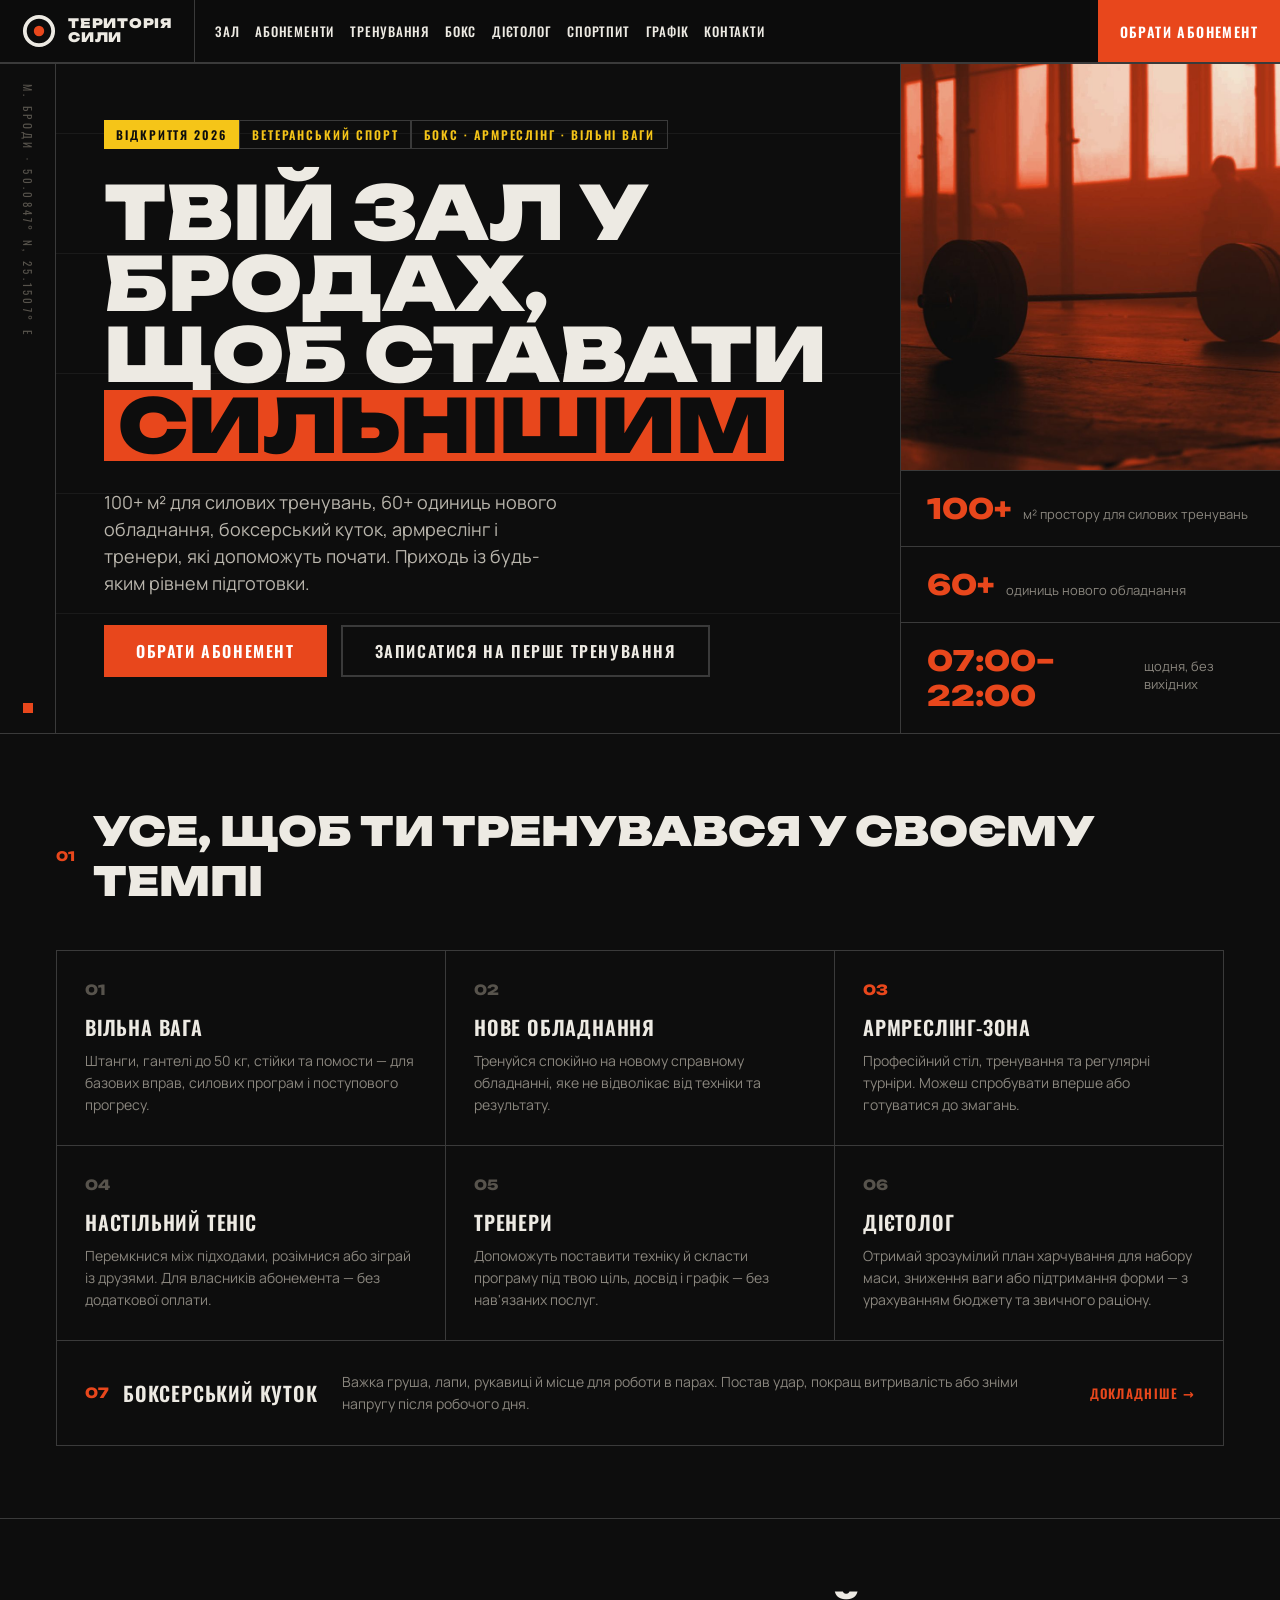
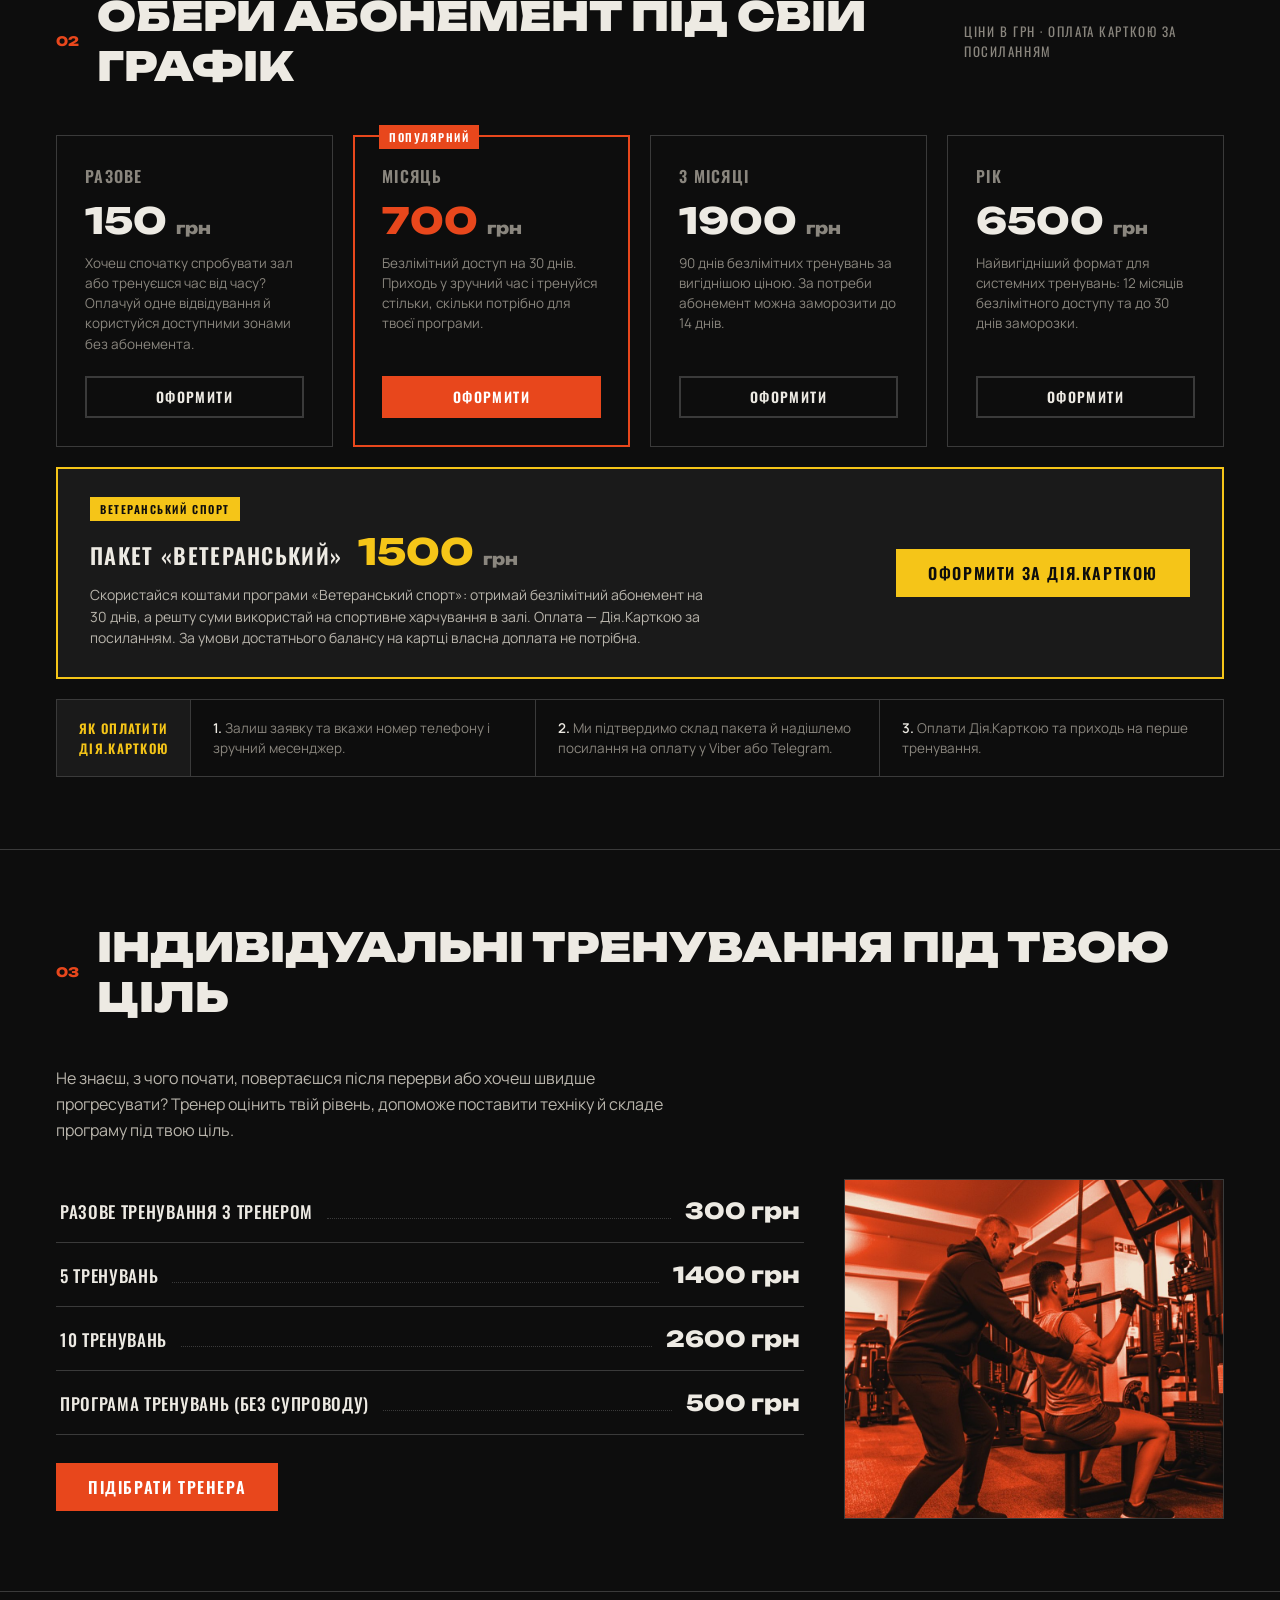
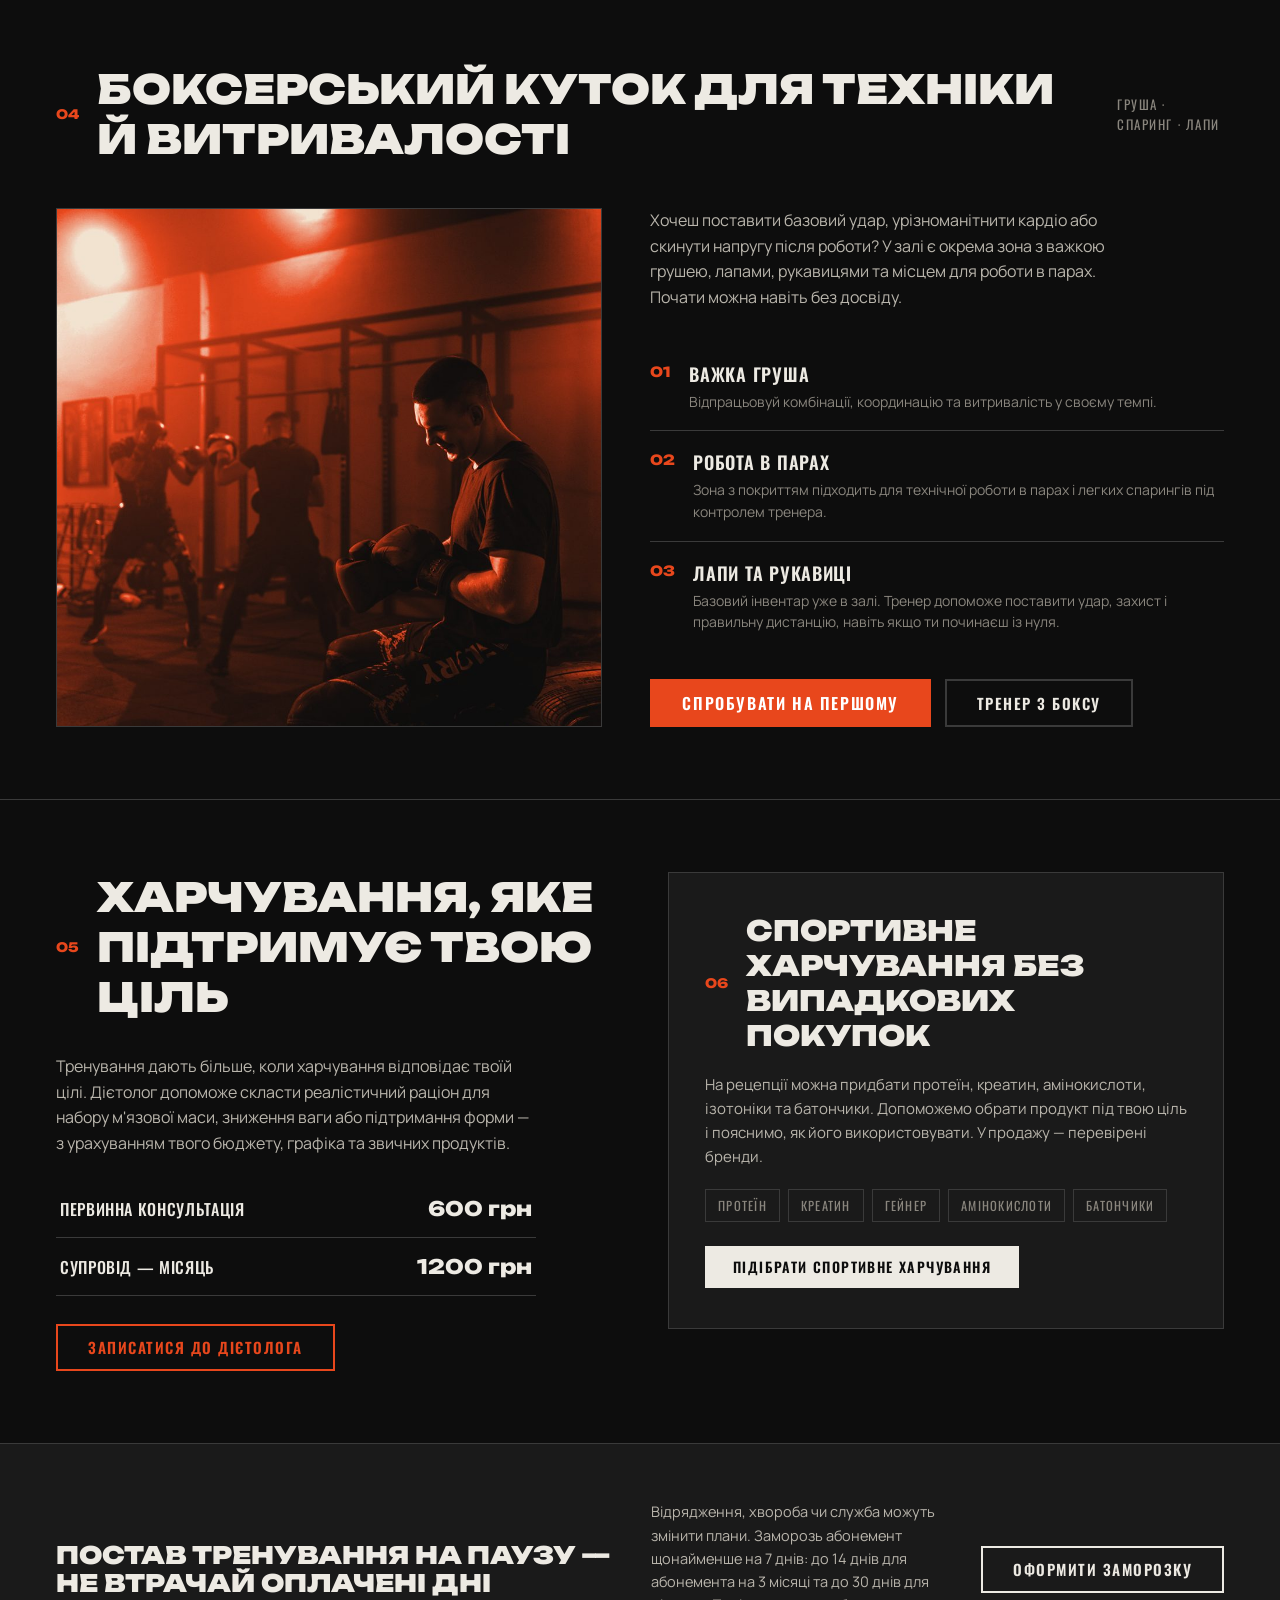
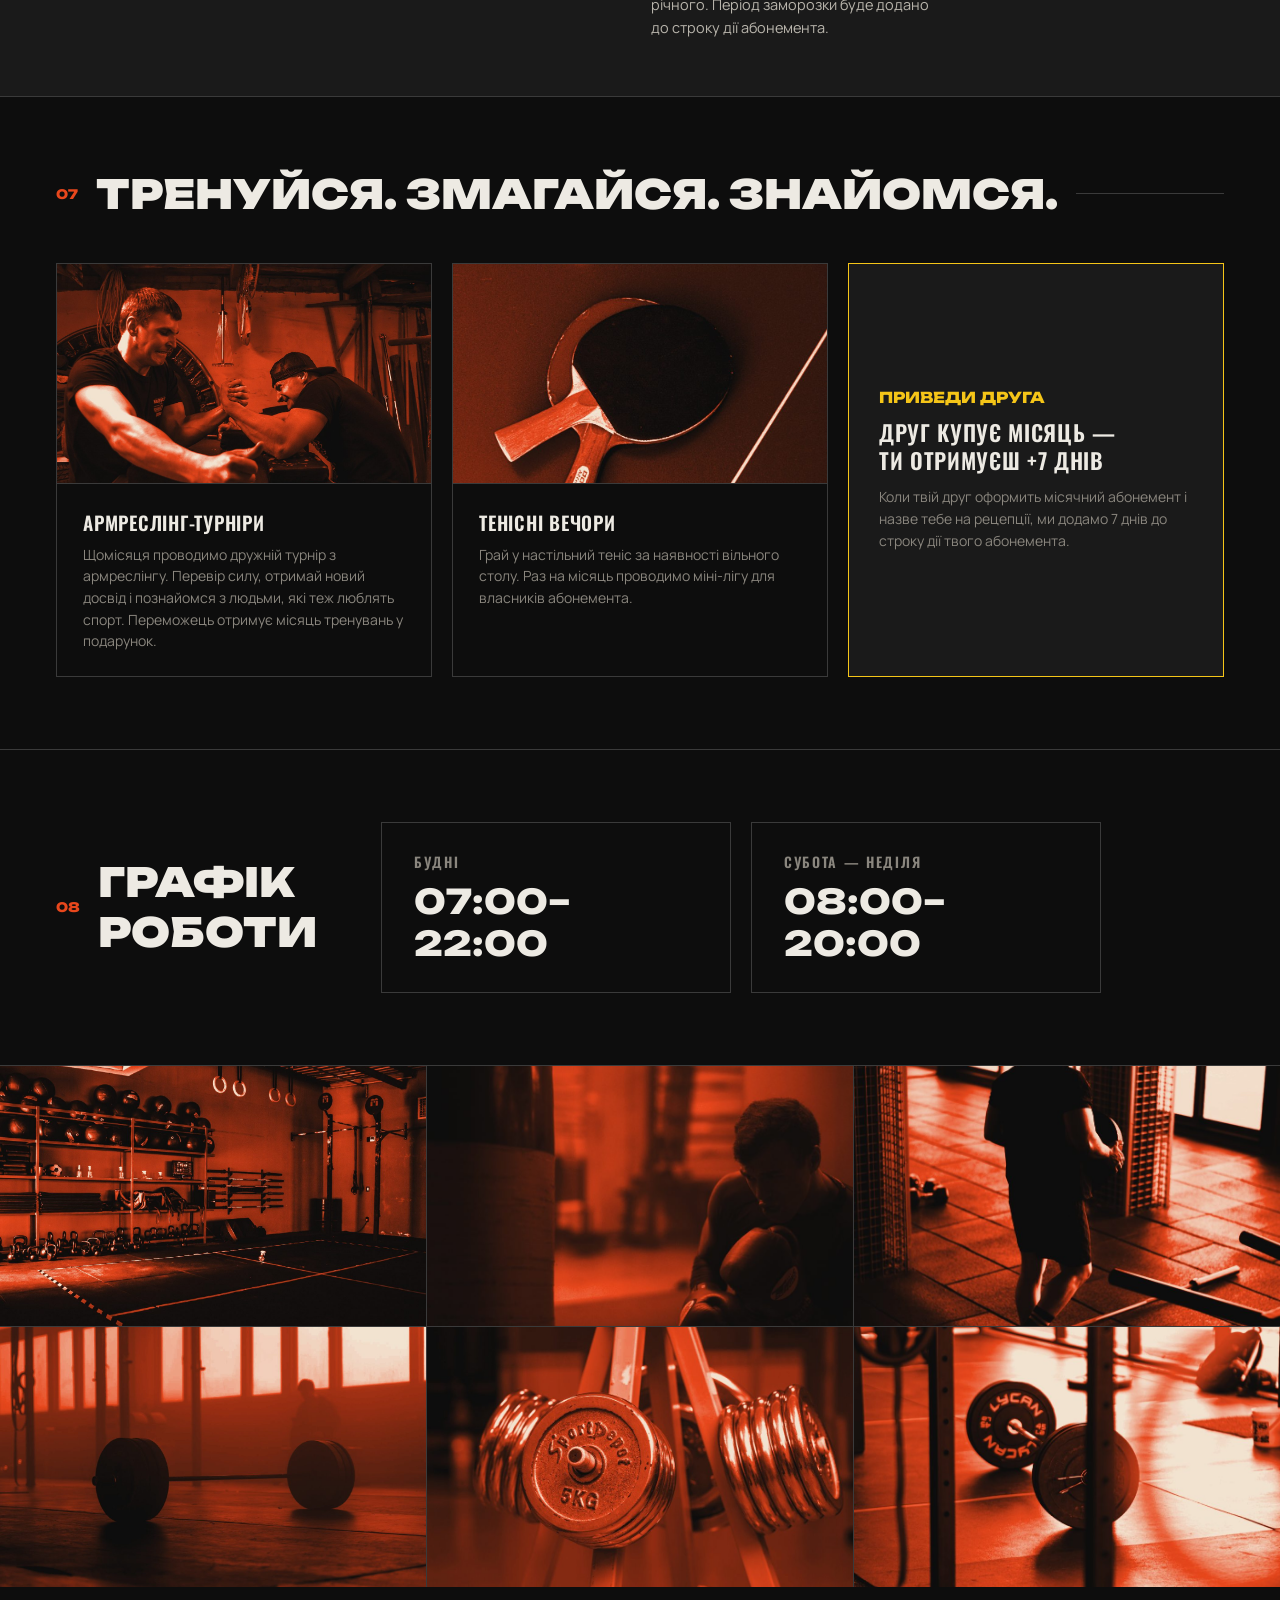
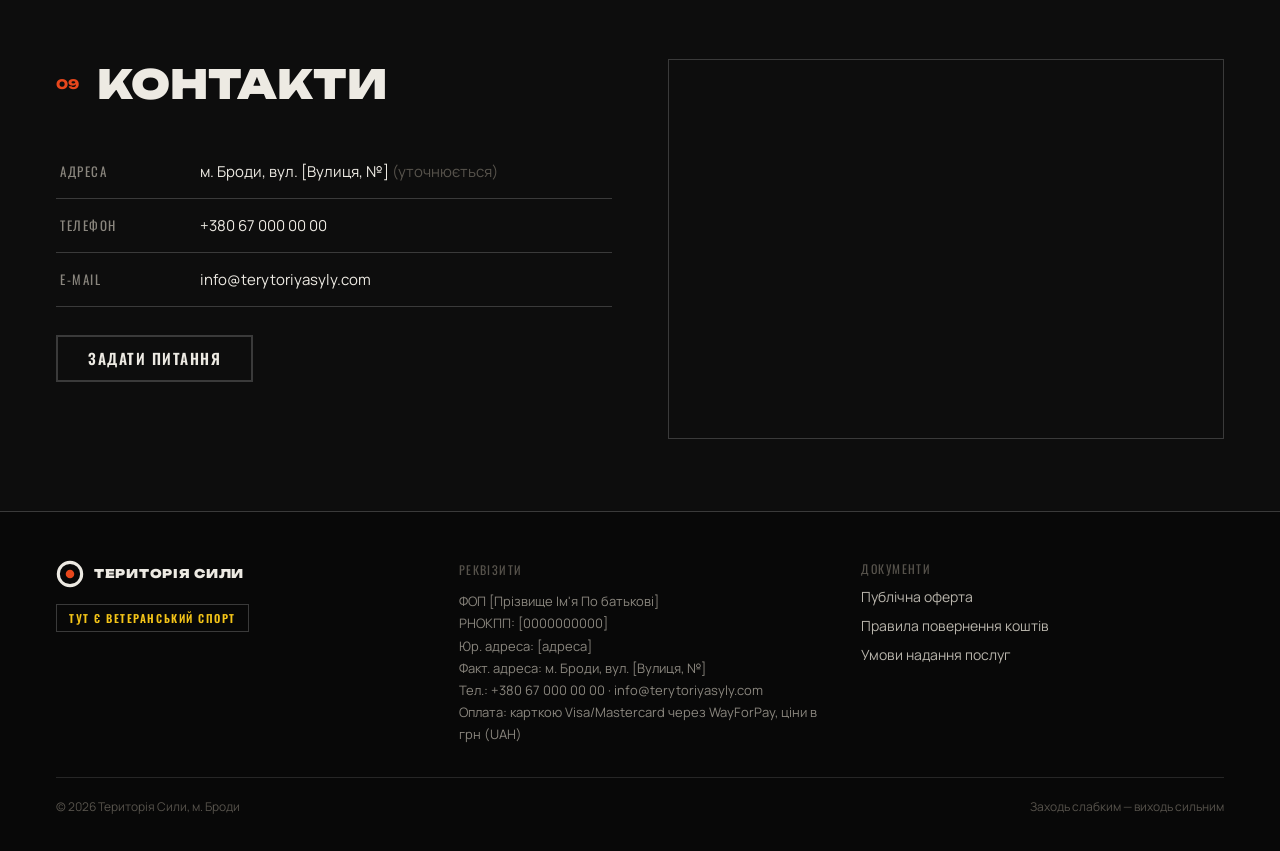
==== index.html @ 568a73e6 "feat: Територія Сили — landing site (gym in Brody) Standalone static site rebuilt from the Claude De" ====
<!DOCTYPE html>
<html lang="uk">
<head>
<meta charset="utf-8">
<meta name="viewport" content="width=device-width, initial-scale=1">
<title>Територія Сили — тренажерний зал у Бродах</title>
<meta name="description" content="Тренажерний зал «Територія Сили» у Бродах: вільна вага, гантелі до 50 кг, армреслінг-зона, тренери, дієтолог, спортпит. Абонементи, пакет «Ветеранський спорт». Заходь слабким — виходь сильним.">
<meta name="theme-color" content="#0D0D0D">
<link rel="icon" href="data:image/svg+xml,%3Csvg xmlns='http://www.w3.org/2000/svg' viewBox='0 0 36 36'%3E%3Crect width='36' height='36' fill='%230D0D0D'/%3E%3Ccircle cx='18' cy='18' r='13' fill='none' stroke='%23EDEAE3' stroke-width='4'/%3E%3Ccircle cx='18' cy='18' r='5' fill='%23E8471C'/%3E%3C/svg%3E">

<!-- Open Graph -->
<meta property="og:type" content="website">
<meta property="og:title" content="Територія Сили — тренажерний зал у Бродах">
<meta property="og:description" content="Вільна вага, армреслінг-зона, тренери, дієтолог. Абонементи від 700 грн/міс. Пакет «Ветеранський спорт».">
<meta property="og:locale" content="uk_UA">

<link rel="preconnect" href="https://fonts.googleapis.com">
<link rel="preconnect" href="https://fonts.gstatic.com" crossorigin>
<link href="https://fonts.googleapis.com/css2?family=Unbounded:wght@400;600;800;900&family=Oswald:wght@500;600;700&family=Manrope:wght@400;500;600;700&display=swap" rel="stylesheet">
<link rel="stylesheet" href="styles.css">
</head>
<body>

<!-- ============================ HEADER ============================ -->
<header class="site-header">
  <a href="#hero" class="brand">
    <svg width="34" height="34" viewBox="0 0 36 36" aria-hidden="true"><circle cx="18" cy="18" r="15" fill="none" stroke="#EDEAE3" stroke-width="4"></circle><circle cx="18" cy="18" r="5.5" fill="#E8471C"></circle></svg>
    <span class="brand__name">ТЕРИТОРІЯ<br>СИЛИ</span>
  </a>
  <nav class="main-nav" id="main-nav" aria-label="Основна навігація">
    <a href="#zal">Зал</a><a href="#abonementy">Абонементи</a><a href="#trenuvannya">Тренування</a><a href="#boks">Бокс</a><a href="#dietolog">Дієтолог</a><a href="#sportpit">Спортпит</a><a href="#grafik">Графік</a><a href="#kontakty">Контакти</a>
    <a href="tel:+380670000000" class="main-nav__phone">+380 67 000 00 00</a>
  </nav>
  <a href="tel:+380670000000" class="header-phone">+380 67 000 00 00</a>
  <button type="button" class="header-cta" data-open="buy">Обрати абонемент</button>
  <button type="button" class="burger" id="burger" aria-label="Меню" aria-expanded="false" aria-controls="main-nav">
    <svg width="22" height="22" viewBox="0 0 24 24" fill="none" stroke="currentColor" stroke-width="2" aria-hidden="true"><line x1="3" y1="6" x2="21" y2="6"/><line x1="3" y1="12" x2="21" y2="12"/><line x1="3" y1="18" x2="21" y2="18"/></svg>
  </button>
</header>

<!-- ============================ HERO ============================ -->
<section id="hero" class="hero">
  <div class="hero__rail">
    <div class="hero__geo">м. Броди · 50.0847° N, 25.1507° E</div>
    <div class="hero__dot"></div>
  </div>
  <div class="hero__body">
    <div class="hero__badges">
      <span class="badge-solid">Відкриття 2026</span>
      <span class="badge-outline">Ветеранський спорт</span>
      <span class="badge-outline">Бокс · Армреслінг · Вільні ваги</span>
    </div>
    <h1 class="hero__title">Твій зал у Бродах,<br>щоб ставати<br><mark>сильнішим</mark></h1>
    <p class="hero__lead">100+ м² для силових тренувань, 60+ одиниць нового обладнання, боксерський куток, армреслінг і тренери, які допоможуть почати. Приходь із будь-яким рівнем підготовки.</p>
    <div class="hero__actions">
      <button type="button" class="btn btn--primary btn--lg" data-open="buy">Обрати абонемент</button>
      <button type="button" class="btn btn--outline-yellow btn--lg" data-open="first">Записатися на перше тренування</button>
    </div>
  </div>
  <div class="hero__side">
    <div class="hero__photo"><figure class="shot"><img src="images/hero.jpg" alt="Залізо та вільна вага у залі «Територія Сили»" fetchpriority="high"></figure></div>
    <div class="hero__stat"><b>100+</b><span>м² простору для силових тренувань</span></div>
    <div class="hero__stat"><b>60+</b><span>одиниць нового обладнання</span></div>
    <div class="hero__stat"><b>07:00–22:00</b><span>щодня, без вихідних</span></div>
  </div>
</section>

<!-- ============================ ПЕРЕВАГИ ============================ -->
<section id="zal" class="section">
  <div class="sec-head">
    <span class="sec-num">01</span>
    <h2 class="sec-title">Усе, щоб ти тренувався у своєму темпі</h2>
    <span class="sec-rule"></span>
  </div>
  <div class="adv-grid">
    <div class="adv-card"><div class="adv-card__num">01</div><div class="adv-card__title">Вільна вага</div><p class="adv-card__text">Штанги, гантелі до 50 кг, стійки та помости — для базових вправ, силових програм і поступового прогресу.</p></div>
    <div class="adv-card"><div class="adv-card__num">02</div><div class="adv-card__title">Нове обладнання</div><p class="adv-card__text">Тренуйся спокійно на новому справному обладнанні, яке не відволікає від техніки та результату.</p></div>
    <div class="adv-card"><div class="adv-card__num adv-card__num--hot">03</div><div class="adv-card__title">Армреслінг-зона</div><p class="adv-card__text">Професійний стіл, тренування та регулярні турніри. Можеш спробувати вперше або готуватися до змагань.</p></div>
    <div class="adv-card"><div class="adv-card__num">04</div><div class="adv-card__title">Настільний теніс</div><p class="adv-card__text">Перемкнися між підходами, розімнися або зіграй із друзями. Для власників абонемента — без додаткової оплати.</p></div>
    <div class="adv-card"><div class="adv-card__num">05</div><div class="adv-card__title">Тренери</div><p class="adv-card__text">Допоможуть поставити техніку й скласти програму під твою ціль, досвід і графік — без нав'язаних послуг.</p></div>
    <div class="adv-card"><div class="adv-card__num">06</div><div class="adv-card__title">Дієтолог</div><p class="adv-card__text">Отримай зрозумілий план харчування для набору маси, зниження ваги або підтримання форми — з урахуванням бюджету та звичного раціону.</p></div>
    <div class="adv-card adv-card--wide">
      <div class="adv-wide__head"><span class="adv-card__num adv-card__num--hot">07</span><span class="adv-wide__title">Боксерський куток</span></div>
      <p class="adv-wide__text">Важка груша, лапи, рукавиці й місце для роботи в парах. Постав удар, покращ витривалість або зніми напругу після робочого дня.</p>
      <a href="#boks" class="adv-wide__link">Докладніше →</a>
    </div>
  </div>
</section>

<!-- ============================ АБОНЕМЕНТИ ============================ -->
<section id="abonementy" class="section">
  <div class="sec-head">
    <span class="sec-num">02</span>
    <h2 class="sec-title">Обери абонемент під свій графік</h2>
    <span class="sec-rule"></span>
    <span class="sec-note">Ціни в грн · оплата карткою за посиланням</span>
  </div>
  <div class="price-grid">
    <div class="price-card">
      <div class="price-plan">Разове</div>
      <div class="price-amount">150 <small>грн</small></div>
      <p class="price-desc">Хочеш спочатку спробувати зал або тренуєшся час від часу? Оплачуй одне відвідування й користуйся доступними зонами без абонемента.</p>
      <button type="button" class="btn btn--outline btn--block" style="padding:12px" data-open="buy" data-tariff="0">Оформити</button>
    </div>
    <div class="price-card price-card--popular">
      <div class="price-badge">Популярний</div>
      <div class="price-plan">Місяць</div>
      <div class="price-amount price-amount--hot">700 <small>грн</small></div>
      <p class="price-desc">Безлімітний доступ на 30 днів. Приходь у зручний час і тренуйся стільки, скільки потрібно для твоєї програми.</p>
      <button type="button" class="btn btn--primary btn--block" style="padding:14px" data-open="buy" data-tariff="1">Оформити</button>
    </div>
    <div class="price-card">
      <div class="price-plan">3 місяці</div>
      <div class="price-amount">1900 <small>грн</small></div>
      <p class="price-desc">90 днів безлімітних тренувань за вигіднішою ціною. За потреби абонемент можна заморозити до 14 днів.</p>
      <button type="button" class="btn btn--outline btn--block" style="padding:12px" data-open="buy" data-tariff="2">Оформити</button>
    </div>
    <div class="price-card">
      <div class="price-plan">Рік</div>
      <div class="price-amount">6500 <small>грн</small></div>
      <p class="price-desc">Найвигідніший формат для системних тренувань: 12 місяців безлімітного доступу та до 30 днів заморозки.</p>
      <button type="button" class="btn btn--outline btn--block" style="padding:12px" data-open="buy" data-tariff="3">Оформити</button>
    </div>
  </div>

  <!-- Ветеранський спорт -->
  <div class="vet-cta">
    <div>
      <div style="margin-bottom:8px"><span class="badge-vet">Ветеранський спорт</span></div>
      <div style="display:flex;align-items:baseline;gap:16px;flex-wrap:wrap">
        <div class="vet-name">Пакет «Ветеранський»</div>
        <div class="vet-price">1500 <small>грн</small></div>
      </div>
      <p style="margin:10px 0 0;font-size:14px;color:var(--muted);line-height:1.55;max-width:620px">Скористайся коштами програми «Ветеранський спорт»: отримай безлімітний абонемент на 30 днів, а решту суми використай на спортивне харчування в залі. Оплата — Дія.Карткою за посиланням. За умови достатнього балансу на картці власна доплата не потрібна.</p>
    </div>
    <button type="button" class="btn btn--vet btn--lg" data-open="vet">Оформити за Дія.Карткою</button>
  </div>
  <div class="vet-steps">
    <div class="vet-steps__head">Як оплатити<br>Дія.Карткою</div>
    <div class="vet-steps__cell"><b>1.</b> Залиш заявку та вкажи номер телефону і зручний месенджер.</div>
    <div class="vet-steps__cell"><b>2.</b> Ми підтвердимо склад пакета й надішлемо посилання на оплату у Viber або Telegram.</div>
    <div class="vet-steps__cell"><b>3.</b> Оплати Дія.Карткою та приходь на перше тренування.</div>
  </div>
</section>

<!-- ============================ ТРЕНУВАННЯ ============================ -->
<section id="trenuvannya" class="section">
  <div class="sec-head">
    <span class="sec-num">03</span>
    <h2 class="sec-title">Індивідуальні тренування під твою ціль</h2>
    <span class="sec-rule"></span>
  </div>
  <p class="lede" style="max-width:640px;margin-bottom:36px">Не знаєш, з чого почати, повертаєшся після перерви або хочеш швидше прогресувати? Тренер оцінить твій рівень, допоможе поставити техніку й складе програму під твою ціль.</p>
  <div class="split-2">
    <div class="pricelist">
      <div class="pl-row"><span class="pl-name">Разове тренування з тренером</span><span class="pl-dots"></span><span class="pl-price">300 грн</span></div>
      <div class="pl-row"><span class="pl-name">5 тренувань</span><span class="pl-dots"></span><span class="pl-price">1400 грн</span></div>
      <div class="pl-row"><span class="pl-name">10 тренувань</span><span class="pl-dots"></span><span class="pl-price">2600 грн</span></div>
      <div class="pl-row"><span class="pl-name">Програма тренувань (без супроводу)</span><span class="pl-dots"></span><span class="pl-price">500 грн</span></div>
      <button type="button" class="btn btn--primary btn--lg" style="margin-top:28px;align-self:flex-start" data-open="trainer">Підібрати тренера</button>
    </div>
    <div class="photo" style="height:340px"><figure class="shot"><img src="images/trainer.jpg" alt="Тренер працює з клієнтом" loading="lazy"></figure></div>
  </div>
</section>

<!-- ============================ БОКС ============================ -->
<section id="boks" class="section boks">
  <div class="sec-head">
    <span class="sec-num">04</span>
    <h2 class="sec-title">Боксерський куток для техніки й витривалості</h2>
    <span class="sec-rule"></span>
    <span class="sec-note">Груша · спаринг · лапи</span>
  </div>
  <div class="boks-grid">
    <div class="boks-photo"><figure class="shot"><img src="images/boxing.jpg" alt="Спаринг у боксерському кутку залу «Територія Сили»" loading="lazy"></figure></div>
    <div class="boks-body">
      <p class="lede">Хочеш поставити базовий удар, урізноманітнити кардіо або скинути напругу після роботи? У залі є окрема зона з важкою грушею, лапами, рукавицями та місцем для роботи в парах. Почати можна навіть без досвіду.</p>
      <div class="boks-feats">
        <div class="boks-feat"><span class="boks-feat__num">01</span><div><div class="boks-feat__title">Важка груша</div><p class="boks-feat__text">Відпрацьовуй комбінації, координацію та витривалість у своєму темпі.</p></div></div>
        <div class="boks-feat"><span class="boks-feat__num">02</span><div><div class="boks-feat__title">Робота в парах</div><p class="boks-feat__text">Зона з покриттям підходить для технічної роботи в парах і легких спарингів під контролем тренера.</p></div></div>
        <div class="boks-feat"><span class="boks-feat__num">03</span><div><div class="boks-feat__title">Лапи та рукавиці</div><p class="boks-feat__text">Базовий інвентар уже в залі. Тренер допоможе поставити удар, захист і правильну дистанцію, навіть якщо ти починаєш із нуля.</p></div></div>
      </div>
      <div class="boks-actions">
        <button type="button" class="btn btn--primary btn--lg" data-open="first">Спробувати на першому</button>
        <button type="button" class="btn btn--outline" style="padding:14px 30px;font-size:15px" data-open="trainer">Тренер з боксу</button>
      </div>
    </div>
  </div>
</section>

<!-- ============================ ДІЄТОЛОГ + СПОРТПИТ ============================ -->
<section id="dietolog" class="section two-col">
  <div>
    <div class="sec-head" style="margin-bottom:32px">
      <span class="sec-num">05</span>
      <h2 class="sec-title">Харчування, яке підтримує твою ціль</h2>
    </div>
    <p class="lede">Тренування дають більше, коли харчування відповідає твоїй цілі. Дієтолог допоможе скласти реалістичний раціон для набору м'язової маси, зниження ваги або підтримання форми — з урахуванням твого бюджету, графіка та звичних продуктів.</p>
    <div class="pricelist" style="max-width:480px">
      <div class="pl-row pl-row--sm"><span class="pl-name">Первинна консультація</span><span class="pl-price">600 грн</span></div>
      <div class="pl-row pl-row--sm"><span class="pl-name">Супровід — місяць</span><span class="pl-price">1200 грн</span></div>
    </div>
    <button type="button" class="btn btn--accent" style="margin-top:28px;padding:14px 30px;font-size:15px" data-open="diet">Записатися до дієтолога</button>
  </div>
  <div id="sportpit" class="panel">
    <div class="sec-head" style="margin-bottom:20px">
      <span class="sec-num">06</span>
      <h2 class="sec-title" style="font-size:28px">Спортивне харчування без випадкових покупок</h2>
    </div>
    <p style="margin:0 0 20px;font-size:15px;color:var(--muted);line-height:1.6">На рецепції можна придбати протеїн, креатин, амінокислоти, ізотоніки та батончики. Допоможемо обрати продукт під твою ціль і пояснимо, як його використовувати. У продажу — перевірені бренди.</p>
    <div class="tag-row" style="margin-bottom:24px">
      <span class="tag">Протеїн</span><span class="tag">Креатин</span><span class="tag">Гейнер</span><span class="tag">Амінокислоти</span><span class="tag">Батончики</span>
    </div>
    <button type="button" class="btn btn--light" style="padding:14px 28px" data-open="supp">Підібрати спортивне харчування</button>
  </div>
</section>

<!-- ============================ ЗАМОРОЗКА ============================ -->
<section class="band">
  <div class="band__title">Постав тренування на паузу —<br>не втрачай оплачені дні</div>
  <p class="band__text">Відрядження, хвороба чи служба можуть змінити плани. Заморозь абонемент щонайменше на 7 днів: до 14 днів для абонемента на 3 місяці та до 30 днів для річного. Період заморозки буде додано до строку дії абонемента.</p>
  <button type="button" class="btn btn--ghost" style="padding:14px 30px;font-size:15px" data-open="freeze">Оформити заморозку</button>
</section>

<!-- ============================ СПІЛЬНОТА ============================ -->
<section class="section">
  <div class="sec-head">
    <span class="sec-num">07</span>
    <h2 class="sec-title">Тренуйся. Змагайся. Знайомся.</h2>
    <span class="sec-rule"></span>
  </div>
  <div class="grid-3">
    <div class="com-card">
      <div class="com-card__media"><figure class="shot"><img src="images/arm.jpg" alt="Армреслінг за столом" loading="lazy"></figure></div>
      <div class="com-card__body"><div class="com-card__title">Армреслінг-турніри</div><p class="com-card__text">Щомісяця проводимо дружній турнір з армреслінгу. Перевір силу, отримай новий досвід і познайомся з людьми, які теж люблять спорт. Переможець отримує місяць тренувань у подарунок.</p></div>
    </div>
    <div class="com-card">
      <div class="com-card__media"><figure class="shot"><img src="images/tennis.jpg" alt="Настільний теніс у залі" loading="lazy"></figure></div>
      <div class="com-card__body"><div class="com-card__title">Тенісні вечори</div><p class="com-card__text">Грай у настільний теніс за наявності вільного столу. Раз на місяць проводимо міні-лігу для власників абонемента.</p></div>
    </div>
    <div class="friend-card">
      <div class="friend-card__kicker">Приведи друга</div>
      <div class="friend-card__head">Друг купує місяць —<br>ти отримуєш +7 днів</div>
      <p class="com-card__text">Коли твій друг оформить місячний абонемент і назве тебе на рецепції, ми додамо 7 днів до строку дії твого абонемента.</p>
    </div>
  </div>
</section>

<!-- ============================ ГРАФІК ============================ -->
<section id="grafik" class="section sched">
  <div class="sec-head" style="margin-bottom:0">
    <span class="sec-num">08</span>
    <h2 class="sec-title">Графік<br>роботи</h2>
  </div>
  <div class="sched-grid">
    <div class="sched-card"><div class="sched-card__label">Будні</div><div class="sched-card__time">07:00–22:00</div></div>
    <div class="sched-card"><div class="sched-card__label">Субота — неділя</div><div class="sched-card__time">08:00–20:00</div></div>
  </div>
</section>

<!-- ============================ ГАЛЕРЕЯ ============================ -->
<section class="gallery" aria-label="Галерея залу">
  <div class="gallery__cell"><figure class="shot"><img src="images/gallery-1.jpg" alt="Зал «Територія Сили» — простір і обладнання" loading="lazy"></figure></div>
  <div class="gallery__cell"><figure class="shot"><img src="images/gallery-2.jpg" alt="Зал «Територія Сили» — боксерська зона" loading="lazy"></figure></div>
  <div class="gallery__cell"><figure class="shot"><img src="images/gallery-3.jpg" alt="Зал «Територія Сили» — функціональна зона" loading="lazy"></figure></div>
  <div class="gallery__cell"><figure class="shot"><img src="images/gallery-4.jpg" alt="Зал «Територія Сили» — штанга й помости" loading="lazy"></figure></div>
  <div class="gallery__cell"><figure class="shot"><img src="images/gallery-5.jpg" alt="Зал «Територія Сили» — диски та вільна вага" loading="lazy"></figure></div>
  <div class="gallery__cell"><figure class="shot"><img src="images/gallery-6.jpg" alt="Зал «Територія Сили» — штанга під навантаженням" loading="lazy"></figure></div>
</section>

<!-- ============================ КОНТАКТИ ============================ -->
<section id="kontakty" class="section contacts">
  <div>
    <div class="sec-head" style="margin-bottom:36px">
      <span class="sec-num">09</span>
      <h2 class="sec-title">Контакти</h2>
    </div>
    <div class="contact-list">
      <div class="contact-row"><span class="contact-row__k">Адреса</span><span>м. Броди, вул. [Вулиця, №] <span class="faint">(уточнюється)</span></span></div>
      <div class="contact-row"><span class="contact-row__k">Телефон</span><a href="tel:+380670000000">+380 67 000 00 00</a></div>
      <div class="contact-row"><span class="contact-row__k">E-mail</span><a href="mailto:info@terytoriyasyly.com">info@terytoriyasyly.com</a></div>
    </div>
    <button type="button" class="btn btn--outline" style="margin-top:28px;padding:14px 30px;font-size:15px" data-open="ask">Задати питання</button>
  </div>
  <div class="map">
    <iframe src="https://maps.google.com/maps?q=%D0%91%D1%80%D0%BE%D0%B4%D0%B8,%20%D0%9B%D1%8C%D0%B2%D1%96%D0%B2%D1%81%D1%8C%D0%BA%D0%B0%20%D0%BE%D0%B1%D0%BB%D0%B0%D1%81%D1%82%D1%8C&z=14&output=embed" title="Мапа: м. Броди" loading="lazy"></iframe>
  </div>
</section>

<!-- ============================ ФУТЕР ============================ -->
<footer class="footer">
  <div class="footer__top">
    <div>
      <div class="footer__brand">
        <svg width="28" height="28" viewBox="0 0 36 36" aria-hidden="true"><circle cx="18" cy="18" r="15" fill="none" stroke="#EDEAE3" stroke-width="4"></circle><circle cx="18" cy="18" r="5.5" fill="#E8471C"></circle></svg>
        <span>ТЕРИТОРІЯ СИЛИ</span>
      </div>
      <div class="footer__badge">Тут є Ветеранський спорт</div>
    </div>
    <div class="footer__req">
      <div class="footer__label">Реквізити</div>
      ФОП [Прізвище Ім'я По батькові]<br>РНОКПП: [0000000000]<br>Юр. адреса: [адреса]<br>Факт. адреса: м. Броди, вул. [Вулиця, №]<br>Тел.: +380 67 000 00 00 · info@terytoriyasyly.com<br>Оплата: карткою Visa/Mastercard через WayForPay, ціни в грн (UAH)
    </div>
    <div>
      <div class="footer__label">Документи</div>
      <div class="footer__docs">
        <a href="oferta.html">Публічна оферта</a>
        <a href="refund.html">Правила повернення коштів</a>
        <a href="terms.html">Умови надання послуг</a>
      </div>
    </div>
  </div>
  <div class="footer__bottom">
    <span>© 2026 Територія Сили, м. Броди</span>
    <span>Заходь слабким — виходь сильним</span>
  </div>
</footer>

<!-- ============================ МОДАЛКА (заявка) ============================ -->
<div id="overlay" class="modal-overlay" hidden>
  <div class="modal" role="dialog" aria-modal="true" aria-labelledby="modalTitle">
    <div id="modalContent"></div>
  </div>
</div>

<script src="main.js" defer></script>
</body>
</html>
---- styles.css ----
/* ==========================================================================
   Територія Сили — тренажерний зал, м. Броди
   Standalone build (rebuilt from the Claude Design .dc prototype)
   ========================================================================== */

/* ---- Design tokens ------------------------------------------------------- */
:root {
  --bg:      #0D0D0D;   /* base background            */
  --bg-2:    #1A1A1A;   /* raised surfaces / panels   */
  --bg-3:    #080808;   /* footer                     */
  --line:    #3A3A3A;   /* primary hairline           */
  --line-2:  #262626;   /* softer hairline            */

  --ink:     #EDEAE3;   /* primary text               */
  --muted:   #b9b5ac;   /* body copy                  */
  --muted-2: #8a867e;   /* captions                   */
  --muted-3: #57534c;   /* faint labels               */

  --orange:  #E8471C;   /* primary accent             */
  --orange-2:#ff5a2b;   /* accent hover               */
  --yellow:  #F5C518;   /* veteran-sport accent       */
  --yellow-2:#ffd83f;   /* yellow hover               */
  --green:   #2f9e44;   /* success                    */
  --red:     #e5484d;   /* error                      */

  --f-display: 'Unbounded', system-ui, sans-serif;
  --f-cond:    'Oswald', system-ui, sans-serif;
  --f-body:    'Manrope', system-ui, sans-serif;
}

/* ---- Reset / base -------------------------------------------------------- */
*, *::before, *::after { box-sizing: border-box; }

html { scroll-behavior: smooth; overflow-x: clip; }

body {
  margin: 0;
  background: var(--bg);
  color: var(--ink);
  font-family: var(--f-body);
  -webkit-font-smoothing: antialiased;
}

a { color: var(--ink); text-decoration: none; }
a:hover { color: var(--orange); }

img, svg, iframe { display: block; max-width: 100%; }

input::placeholder, textarea::placeholder { color: var(--muted-3); }

/* offset anchored sections for the sticky header */
[id] { scroll-margin-top: 74px; }

/* ---- Buttons ------------------------------------------------------------- */
.btn {
  display: inline-flex;
  align-items: center;
  justify-content: center;
  gap: 8px;
  font-family: var(--f-cond);
  font-weight: 600;
  font-size: 14px;
  letter-spacing: .1em;
  text-transform: uppercase;
  line-height: 1;
  text-align: center;
  padding: 13px 26px;
  border: 0;
  background: none;
  color: inherit;
  cursor: pointer;
  box-sizing: border-box;
  transition: background .15s ease, border-color .15s ease, color .15s ease;
}

.btn--primary       { background: var(--orange); color: #fff; }
.btn--primary:hover  { background: var(--orange-2); color: #fff; }

.btn--outline        { border: 2px solid var(--line); color: var(--ink); }
.btn--outline:hover  { border-color: var(--orange); color: var(--orange); }

.btn--outline-yellow       { border: 2px solid var(--line); color: var(--ink); }
.btn--outline-yellow:hover { border-color: var(--yellow); color: var(--yellow); }

.btn--accent        { border: 2px solid var(--orange); color: var(--orange); }
.btn--accent:hover  { background: var(--orange); color: #fff; }

.btn--ghost         { border: 2px solid var(--ink); color: var(--ink); }
.btn--ghost:hover   { background: var(--ink); color: var(--bg); }

.btn--light         { background: var(--ink); color: var(--bg); }
.btn--light:hover   { background: #fff; color: var(--bg); }

.btn--vet           { background: var(--yellow); color: var(--bg); }
.btn--vet:hover     { background: var(--yellow-2); color: var(--bg); }

.btn--lg   { font-size: 16px; padding: 16px 32px; }
.btn--block{ width: 100%; }

/* ---- Header -------------------------------------------------------------- */
.site-header {
  position: sticky;
  top: 0;
  z-index: 50;
  display: grid;
  grid-template-columns: auto 1fr auto;
  align-items: stretch;
  border-bottom: 2px solid var(--line);
  background: rgba(13, 13, 13, .95);
  backdrop-filter: blur(6px);
}

.brand {
  display: flex;
  align-items: center;
  gap: 12px;
  padding: 14px 22px;
  border-right: 1px solid var(--line);
  color: var(--ink);
}
.brand__name {
  font-family: var(--f-display);
  font-weight: 900;
  font-size: 13px;
  letter-spacing: .06em;
  line-height: 1.05;
}

.main-nav {
  display: flex;
  align-items: center;
  gap: 16px;
  padding: 0 20px;
  font-family: var(--f-cond);
  font-weight: 500;
  font-size: 13px;
  letter-spacing: .06em;
  text-transform: uppercase;
}
/* phone lives in the nav only when the nav is a mobile dropdown; hidden on desktop */
.main-nav__phone { display: none; }

.header-phone {
  display: none;
  align-items: center;
  padding: 0 18px;
  border-left: 1px solid var(--line);
  font-family: var(--f-cond);
  font-weight: 600;
  font-size: 15px;
  white-space: nowrap;
}

.header-cta {
  display: flex;
  align-items: center;
  justify-content: center;
  background: var(--orange);
  color: #fff;
  font-family: var(--f-cond);
  font-weight: 600;
  font-size: 14px;
  letter-spacing: .1em;
  text-transform: uppercase;
  padding: 0 22px;
  border: 0;
  cursor: pointer;
  white-space: nowrap;
  transition: background .15s ease;
}
.header-cta:hover { background: var(--orange-2); }

.burger {
  display: none;
  align-items: center;
  justify-content: center;
  width: 56px;
  border: 0;
  border-left: 1px solid var(--line);
  background: none;
  color: var(--ink);
  cursor: pointer;
}

/* ---- Hero ---------------------------------------------------------------- */
.hero {
  display: grid;
  grid-template-columns: 56px 1fr 380px;
  min-height: 620px;
  border-bottom: 1px solid var(--line);
}

.hero__rail {
  border-right: 1px solid var(--line);
  display: flex;
  flex-direction: column;
  justify-content: space-between;
  align-items: center;
  padding: 20px 0;
}
.hero__geo {
  writing-mode: vertical-rl;
  font-family: var(--f-cond);
  font-size: 11px;
  letter-spacing: .3em;
  text-transform: uppercase;
  color: var(--muted-3);
}
.hero__dot { width: 10px; height: 10px; background: var(--orange); }

.hero__body {
  display: flex;
  flex-direction: column;
  justify-content: center;
  padding: 56px 48px;
  gap: 28px;
  background: repeating-linear-gradient(0deg, transparent, transparent 119px, var(--bg-2) 119px, var(--bg-2) 120px);
}

.hero__badges {
  display: flex;
  flex-wrap: wrap;
  font-family: var(--f-cond);
  font-weight: 600;
  font-size: 12px;
  letter-spacing: .16em;
  text-transform: uppercase;
}
.badge-solid   { background: var(--yellow); color: var(--bg); padding: 6px 12px; }
.badge-outline { border: 1px solid var(--line); padding: 5px 12px; color: var(--yellow); }

.hero__title {
  margin: 0;
  font-family: var(--f-display);
  font-weight: 900;
  font-size: 74px;
  line-height: .96;
  text-transform: uppercase;
}
.hero__title mark {
  background: var(--orange);
  color: var(--bg);
  padding: 0 14px;
  display: inline-block;
}

.hero__lead {
  margin: 0;
  font-size: 18px;
  color: var(--muted);
  max-width: 460px;
  line-height: 1.5;
}

.hero__actions { display: flex; gap: 14px; flex-wrap: wrap; }

.hero__side {
  border-left: 1px solid var(--line);
  display: grid;
  grid-template-rows: 1.4fr repeat(3, auto);
}
.hero__photo { position: relative; border-bottom: 1px solid var(--line); }
.hero__stat {
  display: flex;
  align-items: baseline;
  gap: 12px;
  padding: 20px 26px;
  border-bottom: 1px solid var(--line);
}
.hero__stat:last-child { border-bottom: 0; }
.hero__stat b {
  font-family: var(--f-display);
  font-weight: 800;
  font-size: 28px;
  color: var(--orange);
}
.hero__stat span { font-size: 13px; color: var(--muted-2); }

/* ---- Image placeholder --------------------------------------------------- */
.img-slot {
  position: absolute;
  inset: 0;
  display: flex;
  align-items: center;
  justify-content: center;
  text-align: center;
  padding: 16px;
  color: var(--muted-3);
  font-family: var(--f-cond);
  font-size: 12px;
  letter-spacing: .08em;
  text-transform: uppercase;
  line-height: 1.5;
  background: repeating-linear-gradient(45deg, #131313 0 12px, #0f0f0f 12px 24px);
}
/* drop a real photo in later: <img class="img-fill" src="..."> replaces the slot */
.img-fill { position: absolute; inset: 0; width: 100%; height: 100%; object-fit: cover; }

/* Photo frame — images are pre-graded to the brand palette (see tools/grade-photos.py) */
.shot {
  position: absolute;
  inset: 0;
  margin: 0;
  overflow: hidden;
  background: var(--bg);
}
.shot img {
  position: absolute;
  inset: 0;
  width: 100%;
  height: 100%;
  object-fit: cover;
  display: block;
  transition: transform .6s ease;
}
.gallery__cell:hover .shot img,
.com-card:hover .shot img { transform: scale(1.06); }

/* ---- Section scaffolding ------------------------------------------------- */
.section {
  padding: 72px 56px;
  border-bottom: 1px solid var(--line);
}

.sec-head {
  display: flex;
  align-items: center;
  gap: 18px;
  margin-bottom: 44px;
}
.sec-num {
  font-family: var(--f-display);
  font-weight: 800;
  font-size: 13px;
  color: var(--orange);
}
.sec-title {
  margin: 0;
  font-family: var(--f-display);
  font-weight: 900;
  font-size: 40px;
  text-transform: uppercase;
}
.sec-rule { flex: 1; height: 1px; background: var(--line); }
.sec-note {
  font-family: var(--f-cond);
  font-size: 13px;
  letter-spacing: .12em;
  text-transform: uppercase;
  color: var(--muted-2);
}

/* ---- Advantages ---------------------------------------------------------- */
.adv-grid {
  display: grid;
  grid-template-columns: repeat(3, 1fr);
  gap: 1px;
  background: var(--line);
  border: 1px solid var(--line);
}
.adv-card { background: var(--bg); padding: 30px 28px; transition: background .15s ease; }
.adv-card:hover { background: var(--bg-2); }
.adv-card__num {
  font-family: var(--f-display);
  font-weight: 800;
  font-size: 14px;
  color: var(--muted-3);
}
.adv-card__num--hot { color: var(--orange); }
.adv-card__title {
  font-family: var(--f-cond);
  font-weight: 600;
  font-size: 20px;
  text-transform: uppercase;
  letter-spacing: .04em;
  margin: 14px 0 8px;
}
.adv-card__text { margin: 0; font-size: 14px; color: var(--muted-2); line-height: 1.55; }

/* wide highlight card (boxing) — spans the whole grid row */
.adv-card--wide { grid-column: 1 / -1; display: flex; align-items: center; gap: 24px; flex-wrap: wrap; }
.adv-wide__head { display: flex; align-items: center; gap: 14px; }
.adv-wide__title {
  font-family: var(--f-cond);
  font-weight: 600;
  font-size: 20px;
  text-transform: uppercase;
  letter-spacing: .04em;
  white-space: nowrap;
}
.adv-wide__text { flex: 1; min-width: 240px; margin: 0; font-size: 14px; color: var(--muted-2); line-height: 1.55; }
.adv-wide__link {
  font-family: var(--f-cond);
  font-weight: 600;
  font-size: 13px;
  letter-spacing: .1em;
  text-transform: uppercase;
  color: var(--orange);
  white-space: nowrap;
}
.adv-wide__link:hover { color: var(--orange-2); }

/* ---- Pricing ------------------------------------------------------------- */
.price-grid {
  display: grid;
  grid-template-columns: repeat(4, 1fr);
  gap: 20px;
}
.price-card {
  border: 1px solid var(--line);
  padding: 28px;
  display: flex;
  flex-direction: column;
  gap: 10px;
}
.price-card--popular { border: 2px solid var(--orange); padding: 27px; position: relative; }
.price-badge {
  position: absolute;
  top: -12px;
  left: 24px;
  background: var(--orange);
  color: #fff;
  font-family: var(--f-cond);
  font-weight: 600;
  font-size: 11px;
  letter-spacing: .14em;
  text-transform: uppercase;
  padding: 4px 10px;
}
.price-plan {
  font-family: var(--f-cond);
  font-weight: 600;
  font-size: 16px;
  letter-spacing: .08em;
  text-transform: uppercase;
  color: var(--muted-2);
}
.price-amount { font-family: var(--f-display); font-weight: 800; font-size: 36px; }
.price-amount small { font-size: 16px; color: var(--muted-2); }
.price-amount--hot { color: var(--orange); }
.price-desc { margin: 0 0 12px; font-size: 13.5px; color: var(--muted-2); line-height: 1.5; }
.price-card .btn { margin-top: auto; }

/* ---- Veteran-sport block ------------------------------------------------- */
.vet-cta {
  margin-top: 20px;
  border: 2px solid var(--yellow);
  display: grid;
  grid-template-columns: 1fr auto;
  align-items: center;
  gap: 24px;
  padding: 28px 32px;
  background: var(--bg-2);
}
.badge-vet {
  display: inline-block;
  background: var(--yellow);
  color: var(--bg);
  font-family: var(--f-cond);
  font-weight: 600;
  font-size: 11px;
  letter-spacing: .14em;
  text-transform: uppercase;
  padding: 4px 10px;
}
.vet-name {
  font-family: var(--f-cond);
  font-weight: 600;
  font-size: 22px;
  letter-spacing: .06em;
  text-transform: uppercase;
}
.vet-price { font-family: var(--f-display); font-weight: 800; font-size: 36px; color: var(--yellow); }
.vet-price small { font-size: 16px; color: var(--muted-2); }

.vet-steps {
  margin-top: 20px;
  display: grid;
  grid-template-columns: auto 1fr 1fr 1fr;
  gap: 1px;
  background: var(--line);
  border: 1px solid var(--line);
  font-size: 13.5px;
}
.vet-steps__head {
  background: var(--bg-2);
  padding: 18px 22px;
  font-family: var(--f-cond);
  font-weight: 600;
  font-size: 13px;
  letter-spacing: .1em;
  text-transform: uppercase;
  color: var(--yellow);
  display: flex;
  align-items: center;
}
.vet-steps__cell { background: var(--bg); padding: 18px 22px; color: var(--muted-2); line-height: 1.5; }
.vet-steps__cell b { color: var(--ink); font-weight: 600; }

/* ---- Price list (trainings / diet) --------------------------------------- */
.split-2 {
  display: grid;
  grid-template-columns: 1fr 380px;
  gap: 40px;
  align-items: start;
}
.pricelist { display: flex; flex-direction: column; }
.pl-row {
  display: flex;
  justify-content: space-between;
  align-items: baseline;
  padding: 18px 4px;
  border-bottom: 1px solid var(--line);
}
.pl-name {
  font-family: var(--f-cond);
  font-weight: 500;
  font-size: 17px;
  letter-spacing: .04em;
  text-transform: uppercase;
}
.pl-dots { flex: 1; border-bottom: 1px dotted var(--line); margin: 0 14px; }
.pl-price { font-family: var(--f-display); font-weight: 800; font-size: 22px; white-space: nowrap; }
.photo { position: relative; border: 1px solid var(--line); }

/* ---- Two-column blocks --------------------------------------------------- */
.two-col {
  display: grid;
  grid-template-columns: 1fr 1fr;
  gap: 56px;
  align-items: start;
}
.lede { margin: 0 0 24px; font-size: 16px; color: var(--muted); line-height: 1.6; max-width: 480px; }

.panel { border: 1px solid var(--line); background: var(--bg-2); padding: 40px 36px; }
.tag-row { display: flex; flex-wrap: wrap; gap: 8px; }
.tag {
  border: 1px solid var(--line);
  padding: 6px 12px;
  font-family: var(--f-cond);
  font-size: 12.5px;
  letter-spacing: .1em;
  text-transform: uppercase;
  color: var(--muted-2);
}

.pl-row--sm { padding: 16px 4px; }
.pl-row--sm .pl-name { font-size: 16px; }
.pl-row--sm .pl-price { font-size: 20px; }

/* ---- Freeze band --------------------------------------------------------- */
.band {
  padding: 56px;
  border-bottom: 1px solid var(--line);
  display: grid;
  grid-template-columns: auto 1fr auto;
  gap: 40px;
  align-items: center;
  background: var(--bg-2);
}
.band__title {
  font-family: var(--f-display);
  font-weight: 900;
  font-size: 24px;
  text-transform: uppercase;
  line-height: 1.15;
}
.band__text { margin: 0; font-size: 14.5px; color: var(--muted); line-height: 1.6; max-width: 640px; }

/* ---- Community ----------------------------------------------------------- */
.grid-3 { display: grid; grid-template-columns: repeat(3, 1fr); gap: 20px; }
.com-card { border: 1px solid var(--line); display: flex; flex-direction: column; }
.com-card__media { position: relative; height: 220px; border-bottom: 1px solid var(--line); }
.com-card__body { padding: 24px 26px; }
.com-card__title {
  font-family: var(--f-cond);
  font-weight: 600;
  font-size: 19px;
  text-transform: uppercase;
  letter-spacing: .04em;
  margin-bottom: 8px;
}
.com-card__text { margin: 0; font-size: 14px; color: var(--muted-2); line-height: 1.55; }

.friend-card {
  border: 1px solid var(--yellow);
  background: var(--bg-2);
  display: flex;
  flex-direction: column;
  justify-content: center;
  padding: 36px 30px;
  gap: 12px;
}
.friend-card__kicker { font-family: var(--f-display); font-weight: 800; font-size: 15px; color: var(--yellow); text-transform: uppercase; }
.friend-card__head {
  font-family: var(--f-cond);
  font-weight: 600;
  font-size: 22px;
  text-transform: uppercase;
  letter-spacing: .03em;
  line-height: 1.25;
}

/* ---- Schedule ------------------------------------------------------------ */
.sched { display: grid; grid-template-columns: auto 1fr; gap: 64px; align-items: center; }
.sched-grid { display: grid; grid-template-columns: 1fr 1fr; gap: 20px; max-width: 720px; }
.sched-card { border: 1px solid var(--line); padding: 28px 32px; }
.sched-card__label {
  font-family: var(--f-cond);
  font-weight: 600;
  font-size: 14px;
  letter-spacing: .12em;
  text-transform: uppercase;
  color: var(--muted-2);
  margin-bottom: 8px;
}
.sched-card__time { font-family: var(--f-display); font-weight: 800; font-size: 34px; }

/* ---- Gallery ------------------------------------------------------------- */
.gallery { display: grid; grid-template-columns: repeat(3, 1fr); gap: 1px; background: var(--line); }
.gallery__cell { position: relative; height: 260px; background: var(--bg); }

/* ---- Contacts ------------------------------------------------------------ */
.contacts { display: grid; grid-template-columns: 1fr 1fr; gap: 56px; }
.contact-list { font-size: 15px; }
.contact-row {
  display: grid;
  grid-template-columns: 140px 1fr;
  padding: 16px 4px;
  border-bottom: 1px solid var(--line);
}
.contact-row__k {
  font-family: var(--f-cond);
  font-size: 13px;
  letter-spacing: .12em;
  text-transform: uppercase;
  color: var(--muted-2);
}
.faint { color: var(--muted-3); }
.map { border: 1px solid var(--line); min-height: 380px; }
.map iframe { width: 100%; height: 100%; border: 0; filter: grayscale(1) invert(.92) contrast(.9); }

/* ---- Footer -------------------------------------------------------------- */
.footer { padding: 48px 56px 36px; background: var(--bg-3); }
.footer__top {
  display: grid;
  grid-template-columns: 1fr 1fr 1fr;
  gap: 40px;
  padding-bottom: 32px;
  border-bottom: 1px solid var(--line-2);
}
.footer__brand { display: flex; align-items: center; gap: 10px; margin-bottom: 16px; }
.footer__brand span { font-family: var(--f-display); font-weight: 900; font-size: 12px; letter-spacing: .06em; }
.footer__label {
  font-family: var(--f-cond);
  font-size: 12px;
  letter-spacing: .12em;
  text-transform: uppercase;
  color: var(--muted-3);
  margin-bottom: 10px;
}
.footer__req { font-size: 13px; color: var(--muted-2); line-height: 1.7; }
.footer__docs { display: flex; flex-direction: column; gap: 10px; font-size: 14px; }
.footer__docs a { color: var(--muted); }
.footer__docs a:hover { color: var(--orange); }
.footer__badge {
  display: inline-block;
  border: 1px solid var(--line);
  padding: 5px 12px;
  font-family: var(--f-cond);
  font-weight: 600;
  font-size: 11px;
  letter-spacing: .14em;
  text-transform: uppercase;
  color: var(--yellow);
}
.footer__bottom {
  display: flex;
  justify-content: space-between;
  gap: 12px;
  padding-top: 20px;
  font-size: 12px;
  color: var(--muted-3);
}

/* ---- Modal --------------------------------------------------------------- */
.modal-overlay {
  position: fixed;
  inset: 0;
  z-index: 100;
  background: rgba(0, 0, 0, .78);
  display: flex;
  align-items: center;
  justify-content: center;
  padding: 24px;
}
.modal-overlay[hidden] { display: none; }
.modal {
  width: 480px;
  max-width: 100%;
  max-height: 90vh;
  overflow: auto;
  background: var(--bg-2);
  border: 1px solid var(--line);
  border-top: 4px solid var(--orange);
}
.modal__head {
  display: flex;
  justify-content: space-between;
  align-items: flex-start;
  padding: 26px 32px 0;
}
.modal__title { font-family: var(--f-display); font-weight: 800; font-size: 20px; text-transform: uppercase; line-height: 1.2; }
.modal__product { margin-top: 6px; font-family: var(--f-cond); font-size: 12px; letter-spacing: .12em; text-transform: uppercase; color: var(--orange); }
.modal__close { cursor: pointer; color: var(--muted-2); font-size: 22px; line-height: 1; padding: 4px; background: none; border: 0; }
.modal__close:hover { color: var(--ink); }
.modal__body { display: flex; flex-direction: column; gap: 14px; padding: 22px 32px 30px; }

.field {
  width: 100%;
  box-sizing: border-box;
  background: var(--bg);
  border: 1px solid var(--line);
  color: var(--ink);
  padding: 13px 14px;
  font-family: var(--f-body);
  font-size: 15px;
  outline: none;
}
.field:focus { border-color: var(--orange); }
textarea.field { resize: vertical; }
.field-error { margin-top: -8px; font-size: 12.5px; color: var(--red); }

.check-row {
  display: flex;
  gap: 10px;
  align-items: flex-start;
  font-size: 13px;
  color: var(--muted-2);
  cursor: pointer;
  line-height: 1.5;
}
.check-row input { margin-top: 2px; accent-color: var(--orange); }
.check-row a { color: var(--muted); text-decoration: underline; }
.check-row--vet { font-size: 14px; color: var(--muted); }
.check-row--vet input { accent-color: var(--yellow); }

.modal-note { font-size: 12px; color: var(--muted-3); line-height: 1.5; text-align: center; }

.modal-success {
  padding: 56px 40px;
  text-align: center;
  display: flex;
  flex-direction: column;
  align-items: center;
  gap: 18px;
}
.modal-success__icon {
  width: 64px;
  height: 64px;
  border: 3px solid var(--green);
  display: flex;
  align-items: center;
  justify-content: center;
  border-radius: 50%;
  color: var(--green);
  font-size: 30px;
}
.modal-success__title { font-family: var(--f-display); font-weight: 800; font-size: 22px; text-transform: uppercase; }
.modal-success p { margin: 0; font-size: 15px; color: var(--muted); line-height: 1.6; }

.honeypot { position: absolute; left: -9999px; width: 1px; height: 1px; opacity: 0; }

/* ---- Legal pages --------------------------------------------------------- */
.legal-header {
  display: flex;
  align-items: center;
  gap: 14px;
  padding: 16px 48px;
  border-bottom: 2px solid var(--line);
}
.legal-header__name { font-family: var(--f-display); font-weight: 900; font-size: 13px; letter-spacing: .06em; }
.legal-header__back {
  margin-left: auto;
  font-family: var(--f-cond);
  font-weight: 600;
  font-size: 13px;
  letter-spacing: .1em;
  text-transform: uppercase;
  color: var(--muted-2);
}
.legal { max-width: 760px; margin: 0 auto; padding: 64px 32px 96px; }
.legal h1 { margin: 0 0 12px; font-family: var(--f-display); font-weight: 900; font-size: 36px; text-transform: uppercase; line-height: 1.1; }
.legal__sub { margin: 0 0 36px; font-size: 14px; color: var(--muted-2); }
.legal__note {
  border: 1px solid var(--yellow);
  background: var(--bg-2);
  padding: 18px 22px;
  margin-bottom: 40px;
  font-size: 14px;
  color: var(--muted);
  line-height: 1.6;
}
.legal__body { display: flex; flex-direction: column; gap: 32px; font-size: 15px; line-height: 1.7; color: var(--muted); }
.legal__body h2 {
  margin: 0 0 10px;
  font-family: var(--f-cond);
  font-weight: 600;
  font-size: 19px;
  letter-spacing: .06em;
  text-transform: uppercase;
  color: var(--ink);
}
.legal__body p { margin: 0; }

/* ---- Boxing corner ------------------------------------------------------- */
.boks-grid {
  display: grid;
  grid-template-columns: minmax(0, 1fr) minmax(0, 1.05fr);
  gap: 48px;
  align-items: center;
}
.boks-photo { position: relative; align-self: stretch; min-height: 440px; border: 1px solid var(--line); }
.boks-body { display: flex; flex-direction: column; }
.boks-feats { display: flex; flex-direction: column; margin-top: 8px; }
.boks-feat {
  display: flex;
  gap: 18px;
  align-items: flex-start;
  padding: 18px 0;
  border-top: 1px solid var(--line);
}
.boks-feat:first-child { border-top: 0; }
.boks-feat__num {
  font-family: var(--f-display);
  font-weight: 800;
  font-size: 14px;
  color: var(--orange);
  padding-top: 2px;
}
.boks-feat__title {
  font-family: var(--f-cond);
  font-weight: 600;
  font-size: 18px;
  letter-spacing: .04em;
  text-transform: uppercase;
  margin-bottom: 4px;
}
.boks-feat__text { margin: 0; font-size: 14px; color: var(--muted-2); line-height: 1.55; }
.boks-actions { display: flex; gap: 14px; flex-wrap: wrap; margin-top: 28px; }

@media (max-width: 960px) {
  .boks-grid { grid-template-columns: 1fr; gap: 28px; }
  .boks-photo { min-height: 300px; }
}

/* ---- Reduced motion ------------------------------------------------------ */
@media (prefers-reduced-motion: reduce) {
  html { scroll-behavior: auto; }
  *, *::before, *::after { transition: none !important; }
}

/* ==========================================================================
   Responsive
   ========================================================================== */
/* Header collapses to a burger while there's still a full nav-bar's worth of
   links — they don't fit alongside brand + phone + CTA below ~1500px. */
@media (max-width: 1180px) {
  .site-header { display: flex; align-items: stretch; position: relative; }
  .brand { flex: 1; border-right: 0; padding: 12px 20px; }
  .header-phone { display: none; }
  .header-cta { padding: 0 18px; font-size: 12px; }
  .burger { display: flex; }

  .main-nav {
    position: absolute;
    top: 100%;
    left: 0;
    right: 0;
    display: none;
    flex-direction: column;
    align-items: stretch;
    gap: 0;
    padding: 6px 0;
    background: var(--bg-2);
    border-bottom: 2px solid var(--line);
  }
  .main-nav.open { display: flex; }
  .main-nav a { padding: 14px 24px; border-top: 1px solid var(--line); }
  .main-nav__phone { display: block; color: var(--orange); }
}

@media (max-width: 960px) {
  /* hero */
  .hero { grid-template-columns: 1fr; min-height: 0; }
  .hero__rail { display: none; }
  .hero__body { padding: 44px 24px; gap: 24px; }
  .hero__title { font-size: clamp(40px, 12vw, 64px); }
  .hero__side { border-left: 0; border-top: 1px solid var(--line); grid-template-rows: none; }
  .hero__photo { min-height: 280px; }

  /* sections */
  .section { padding: 52px 24px; }
  .sec-head { flex-wrap: wrap; gap: 12px; margin-bottom: 32px; }
  .sec-title { font-size: 30px; }

  .price-grid { grid-template-columns: repeat(2, 1fr); }
  .adv-grid { grid-template-columns: repeat(2, 1fr); }
  .grid-3 { grid-template-columns: 1fr; }
  .gallery { grid-template-columns: repeat(2, 1fr); }

  .split-2 { grid-template-columns: 1fr; gap: 28px; }
  .two-col { grid-template-columns: 1fr; gap: 36px; }
  .contacts { grid-template-columns: 1fr; gap: 36px; }
  .sched { grid-template-columns: 1fr; gap: 24px; }
  .footer__top { grid-template-columns: 1fr; gap: 28px; }

  .vet-cta { grid-template-columns: 1fr; gap: 18px; }
  .vet-steps { grid-template-columns: 1fr; }

  .band { grid-template-columns: 1fr; gap: 20px; padding: 40px 24px; }

  .footer { padding: 40px 24px 28px; }
}

@media (max-width: 560px) {
  .price-grid { grid-template-columns: 1fr; }
  .adv-grid { grid-template-columns: 1fr; }
  .gallery { grid-template-columns: 1fr; }
  .sched-grid { grid-template-columns: 1fr; }
  .contact-row { grid-template-columns: 100px 1fr; }
  .footer__bottom { flex-direction: column; gap: 8px; }
  .hero__title { font-size: clamp(34px, 13vw, 52px); }
  .modal__head { padding: 22px 22px 0; }
  .modal__body { padding: 20px 22px 26px; }
  .legal-header { padding: 14px 22px; }
  .legal { padding: 48px 22px 72px; }
  .legal h1 { font-size: 28px; }
}
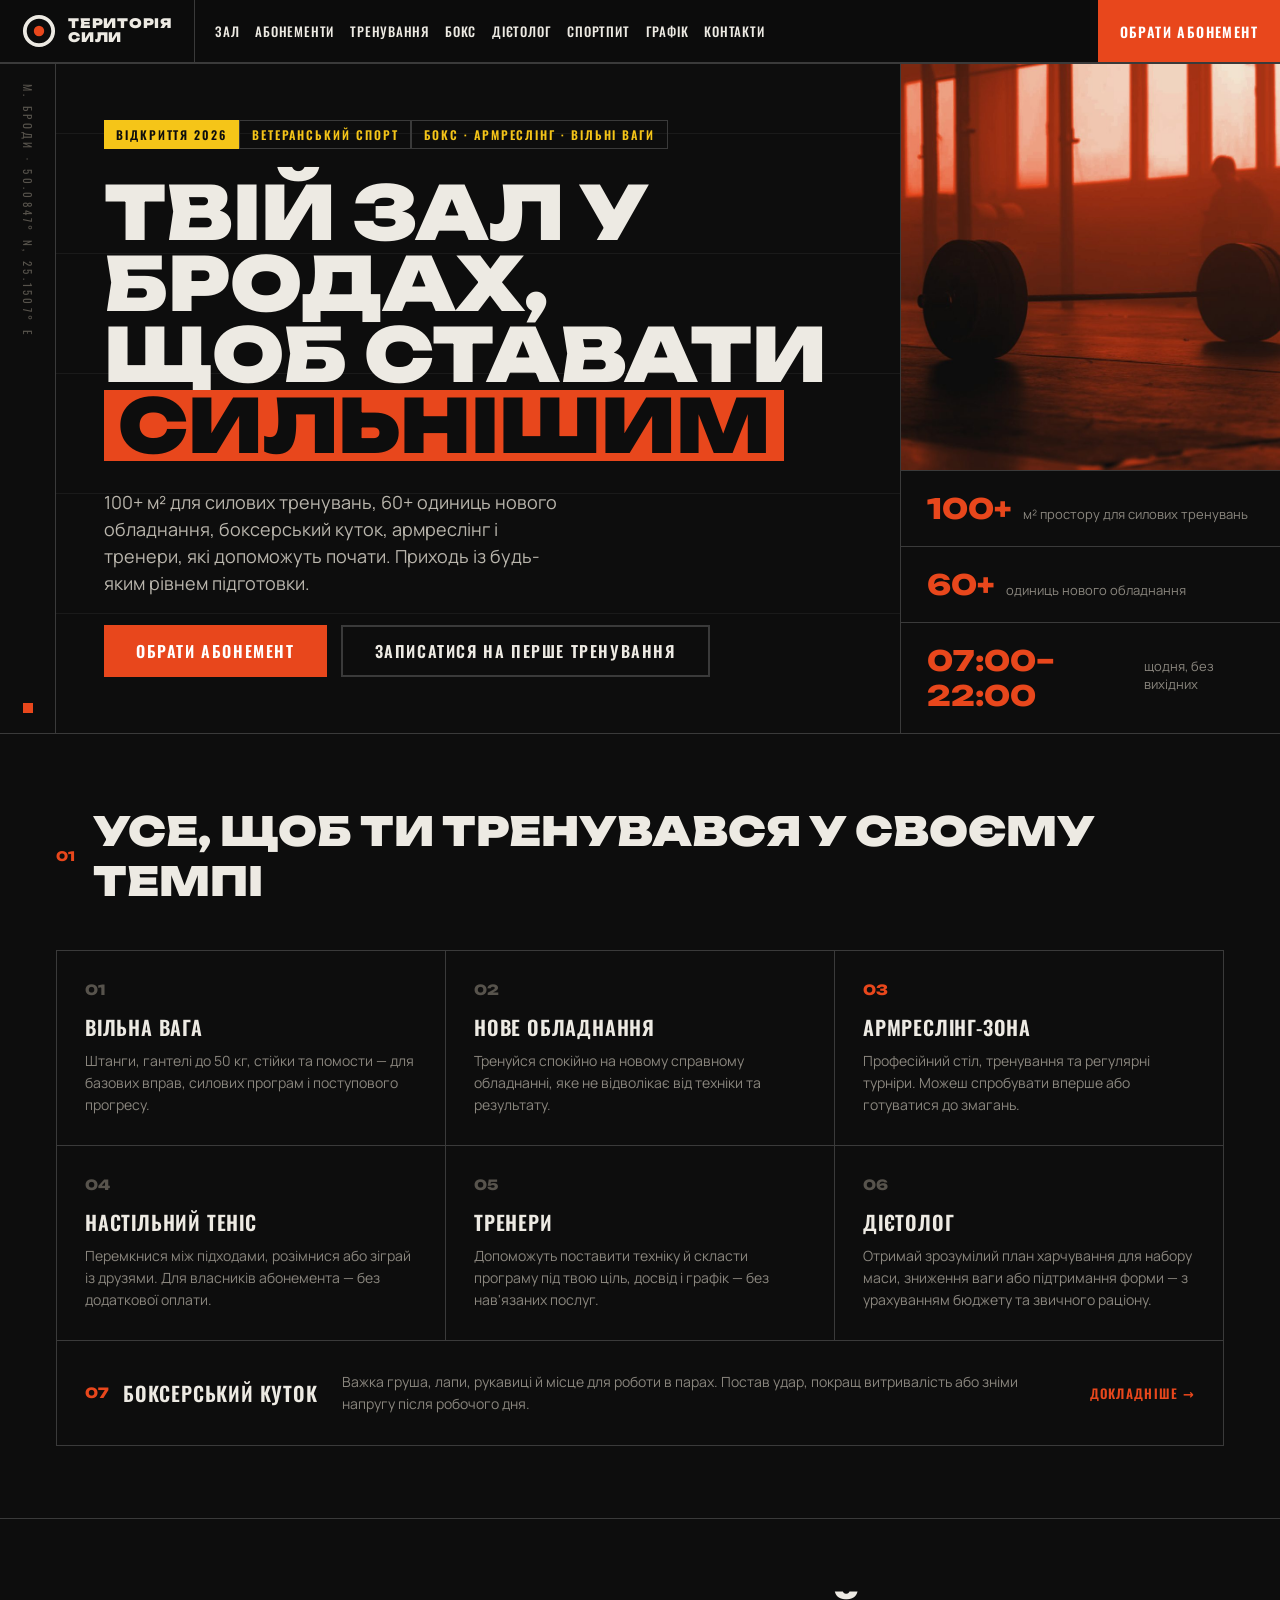
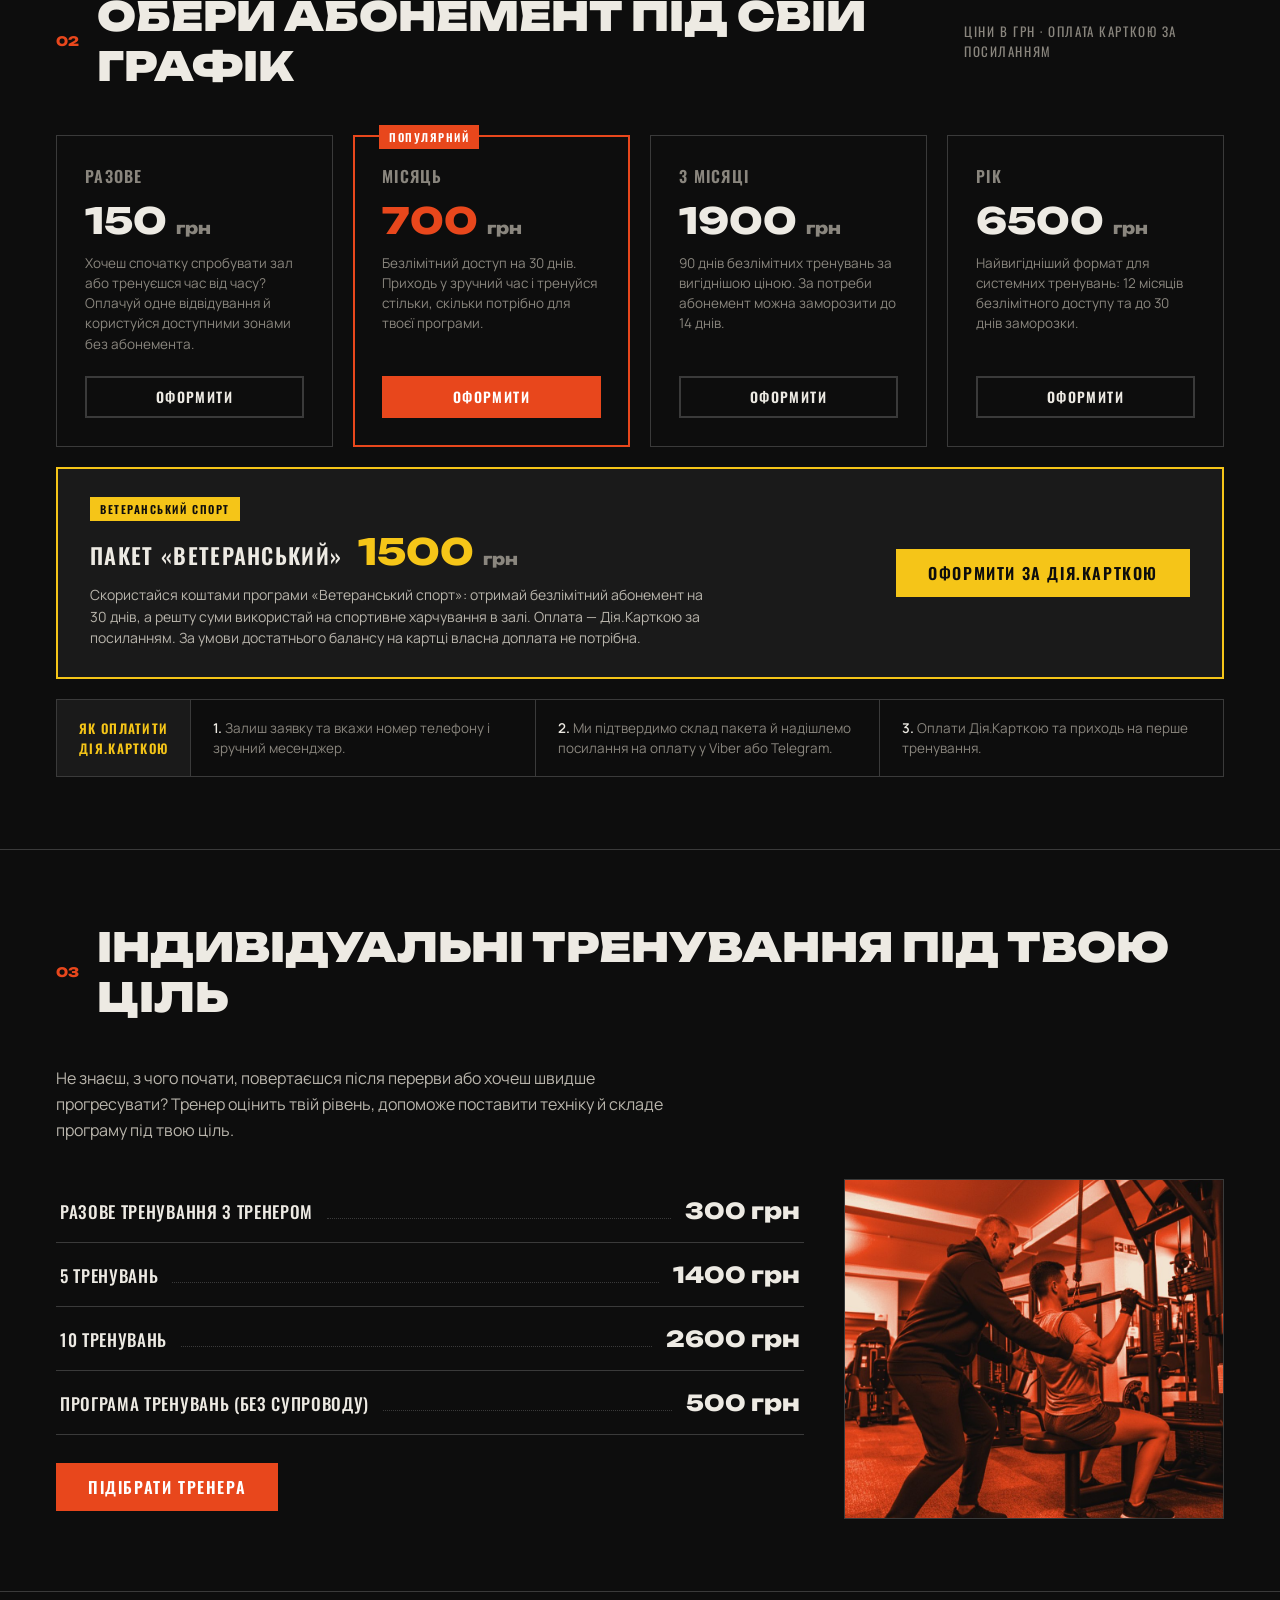
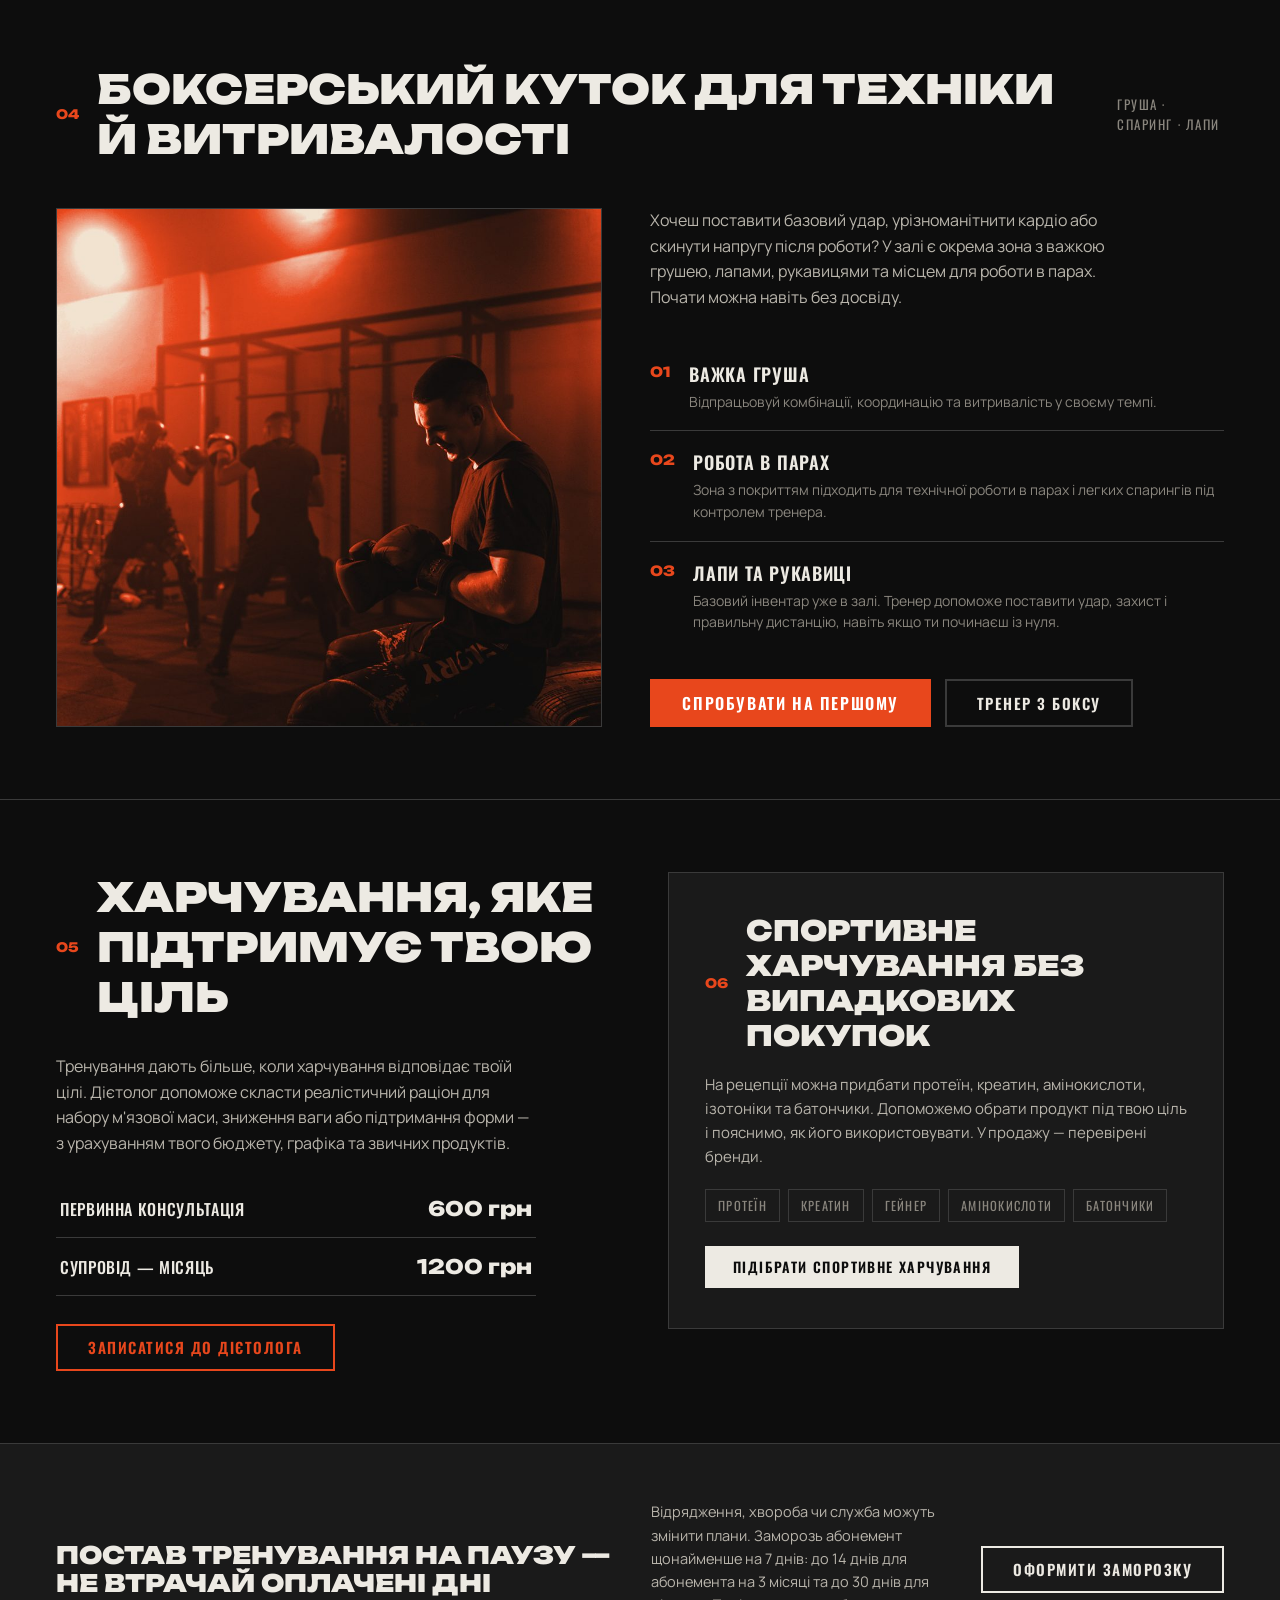
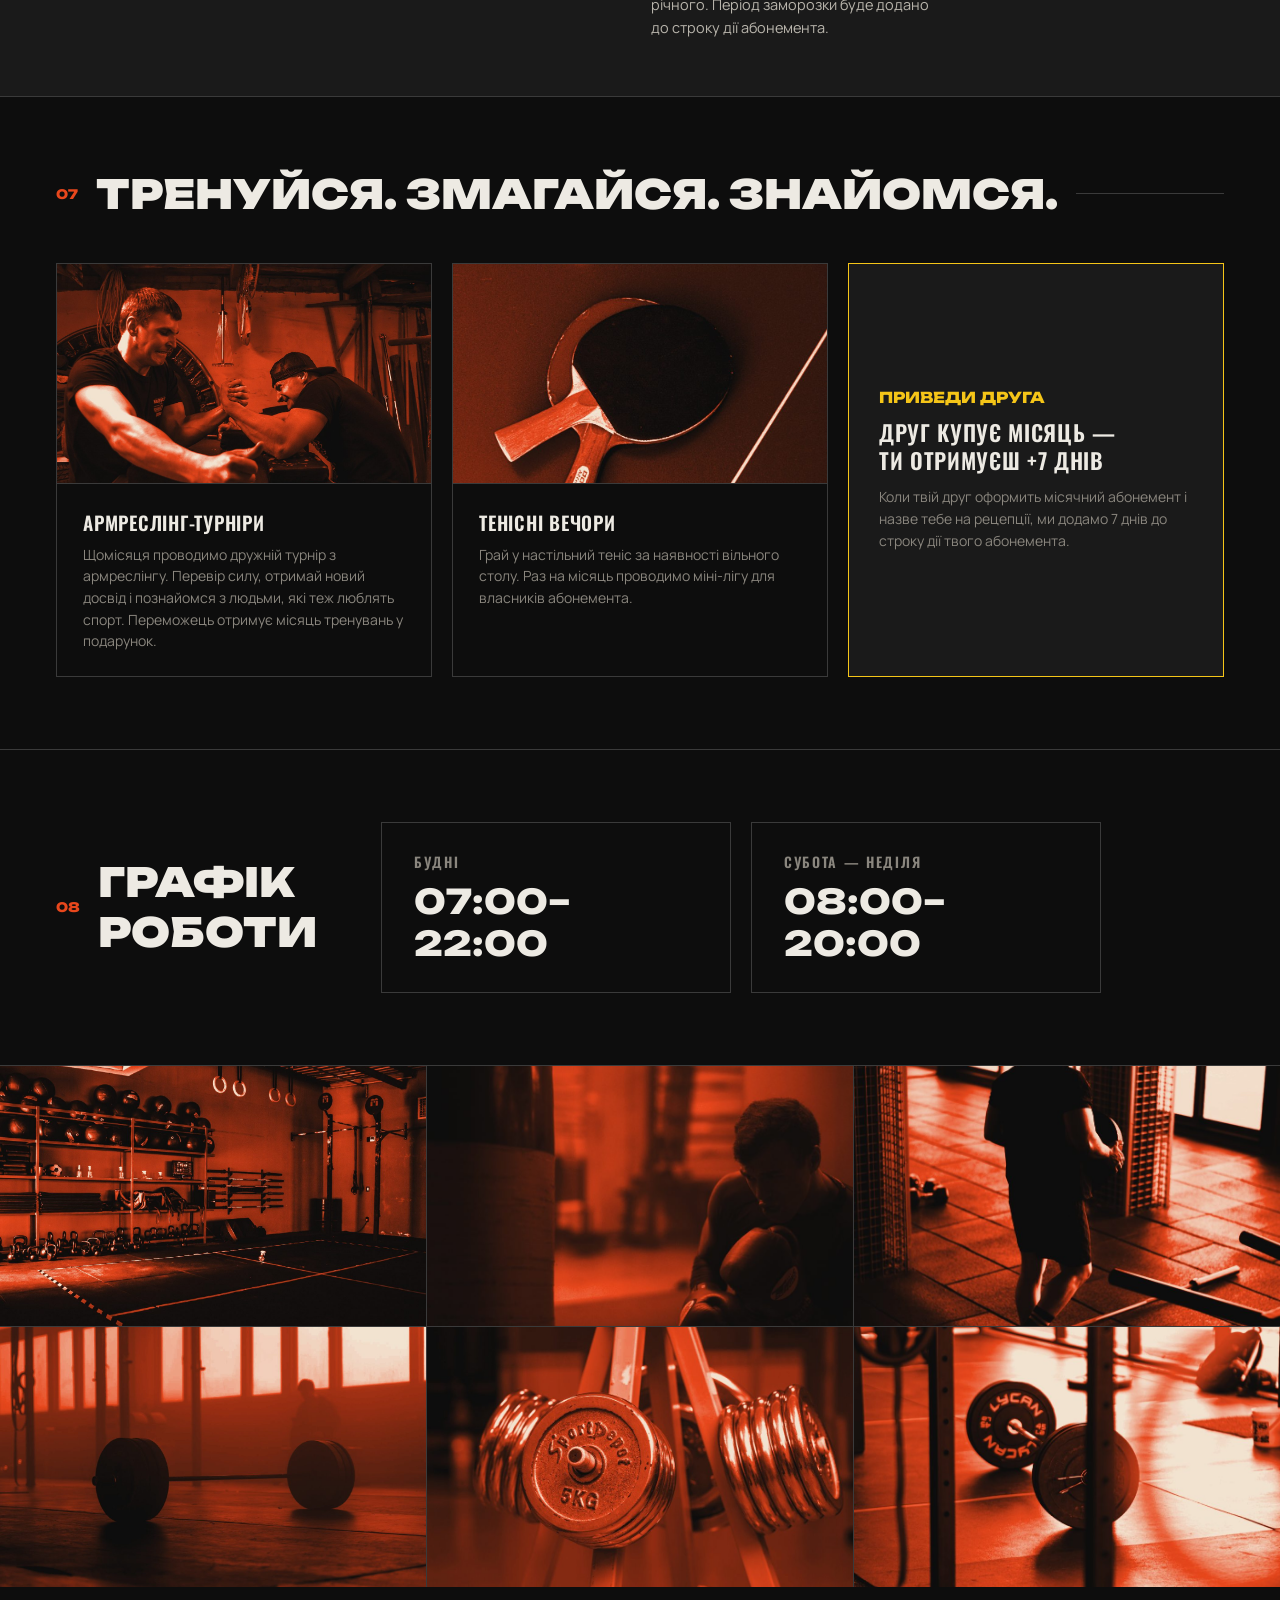
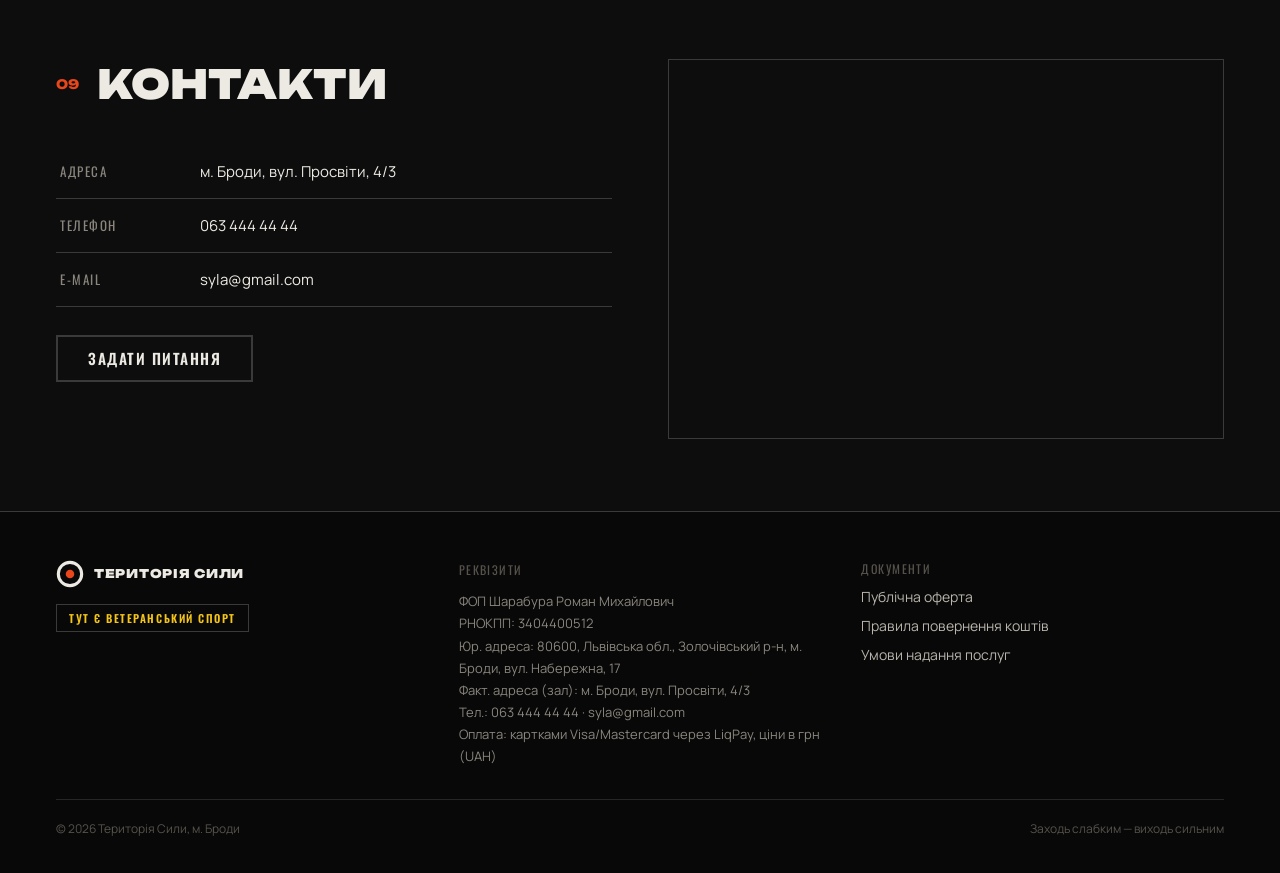
==== commit ab21302e: "feat(legal): LiqPay-ready offer/refund/terms + real FOP requisites site-wide - oferta.html: full pub" ====
--- a/index.html
+++ b/index.html
@@ -29,9 +29,9 @@
   </a>
   <nav class="main-nav" id="main-nav" aria-label="Основна навігація">
     <a href="#zal">Зал</a><a href="#abonementy">Абонементи</a><a href="#trenuvannya">Тренування</a><a href="#boks">Бокс</a><a href="#dietolog">Дієтолог</a><a href="#sportpit">Спортпит</a><a href="#grafik">Графік</a><a href="#kontakty">Контакти</a>
-    <a href="tel:+380670000000" class="main-nav__phone">+380 67 000 00 00</a>
+    <a href="tel:+380634444444" class="main-nav__phone">063 444 44 44</a>
   </nav>
-  <a href="tel:+380670000000" class="header-phone">+380 67 000 00 00</a>
+  <a href="tel:+380634444444" class="header-phone">063 444 44 44</a>
   <button type="button" class="header-cta" data-open="buy">Обрати абонемент</button>
   <button type="button" class="burger" id="burger" aria-label="Меню" aria-expanded="false" aria-controls="main-nav">
     <svg width="22" height="22" viewBox="0 0 24 24" fill="none" stroke="currentColor" stroke-width="2" aria-hidden="true"><line x1="3" y1="6" x2="21" y2="6"/><line x1="3" y1="12" x2="21" y2="12"/><line x1="3" y1="18" x2="21" y2="18"/></svg>
@@ -276,9 +276,9 @@
       <h2 class="sec-title">Контакти</h2>
     </div>
     <div class="contact-list">
-      <div class="contact-row"><span class="contact-row__k">Адреса</span><span>м. Броди, вул. [Вулиця, №] <span class="faint">(уточнюється)</span></span></div>
-      <div class="contact-row"><span class="contact-row__k">Телефон</span><a href="tel:+380670000000">+380 67 000 00 00</a></div>
-      <div class="contact-row"><span class="contact-row__k">E-mail</span><a href="mailto:info@terytoriyasyly.com">info@terytoriyasyly.com</a></div>
+      <div class="contact-row"><span class="contact-row__k">Адреса</span><span>м. Броди, вул. Просвіти, 4/3</span></div>
+      <div class="contact-row"><span class="contact-row__k">Телефон</span><a href="tel:+380634444444">063 444 44 44</a></div>
+      <div class="contact-row"><span class="contact-row__k">E-mail</span><a href="mailto:syla@gmail.com">syla@gmail.com</a></div>
     </div>
     <button type="button" class="btn btn--outline" style="margin-top:28px;padding:14px 30px;font-size:15px" data-open="ask">Задати питання</button>
   </div>
@@ -299,7 +299,7 @@
     </div>
     <div class="footer__req">
       <div class="footer__label">Реквізити</div>
-      ФОП [Прізвище Ім'я По батькові]<br>РНОКПП: [0000000000]<br>Юр. адреса: [адреса]<br>Факт. адреса: м. Броди, вул. [Вулиця, №]<br>Тел.: +380 67 000 00 00 · info@terytoriyasyly.com<br>Оплата: карткою Visa/Mastercard через WayForPay, ціни в грн (UAH)
+      ФОП Шарабура Роман Михайлович<br>РНОКПП: 3404400512<br>Юр. адреса: 80600, Львівська обл., Золочівський р-н, м. Броди, вул. Набережна, 17<br>Факт. адреса (зал): м. Броди, вул. Просвіти, 4/3<br>Тел.: 063 444 44 44 · syla@gmail.com<br>Оплата: картками Visa/Mastercard через LiqPay, ціни в грн (UAH)
     </div>
     <div>
       <div class="footer__label">Документи</div>
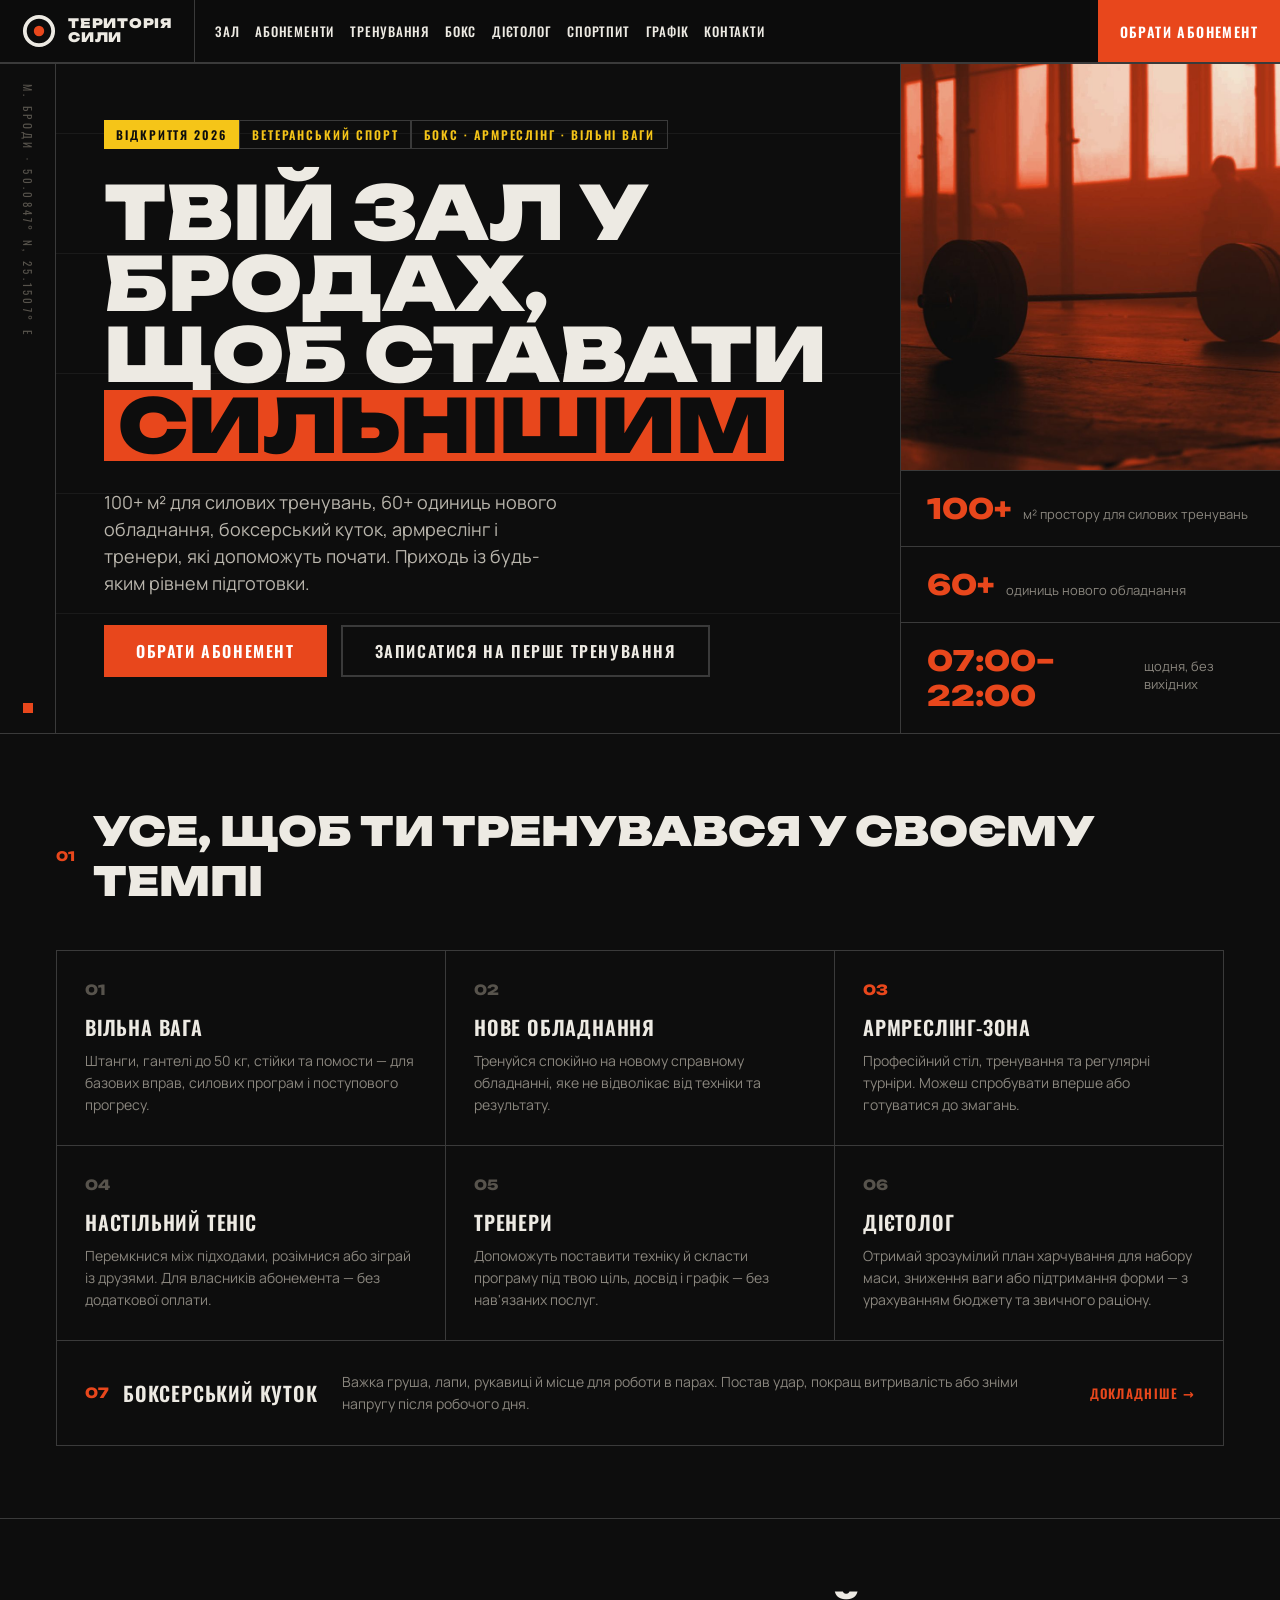
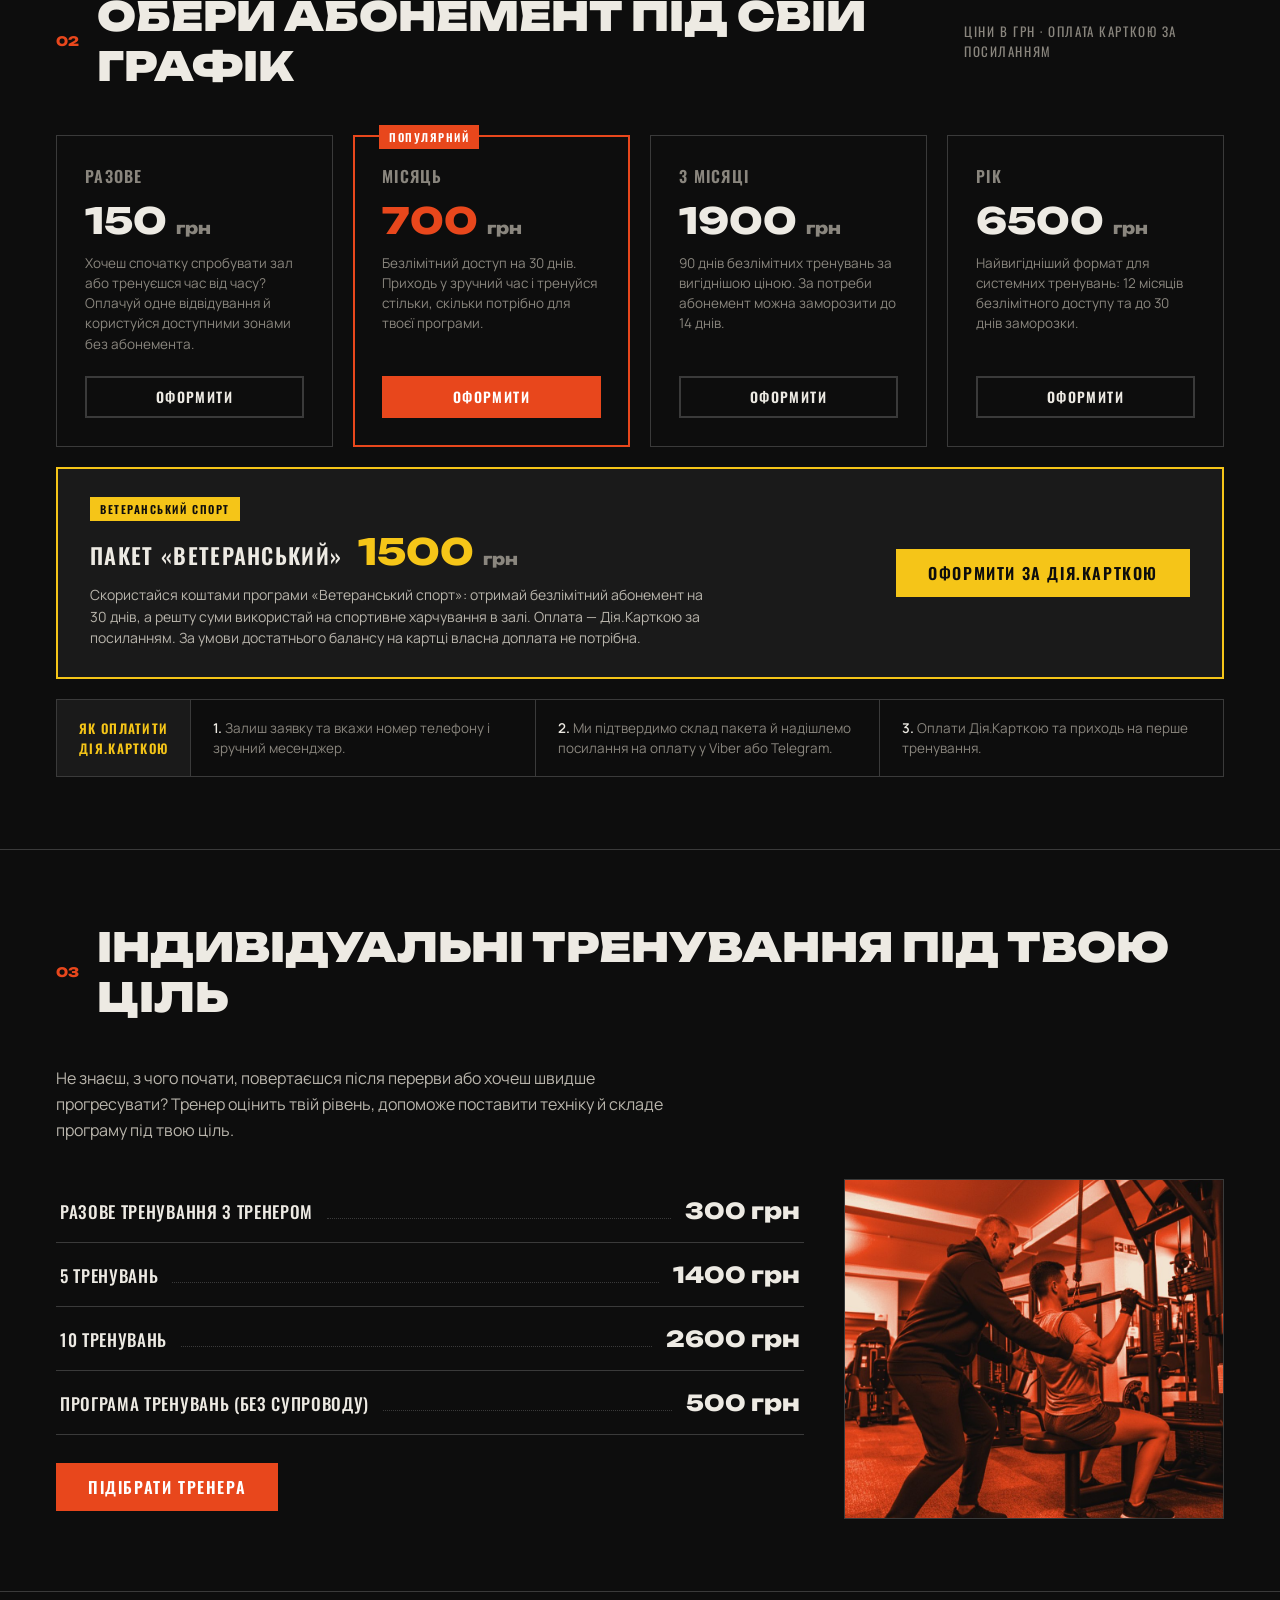
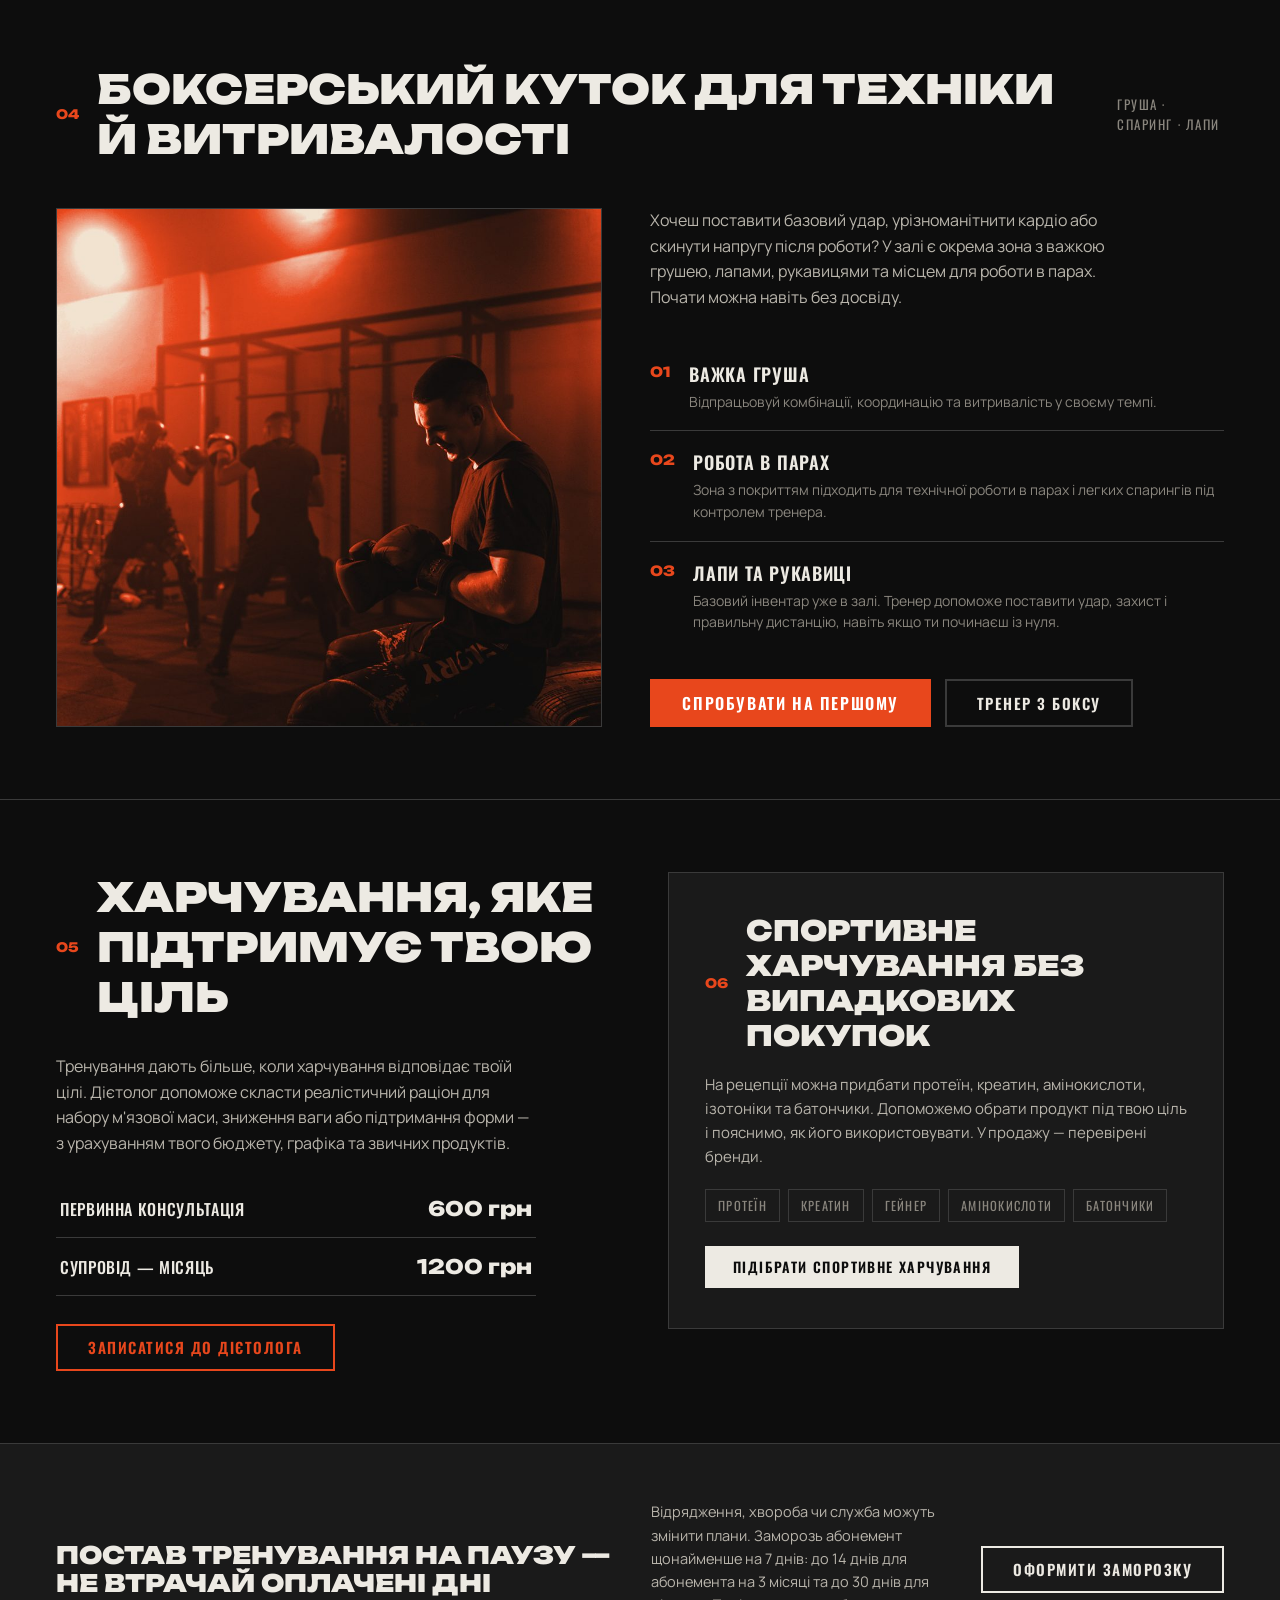
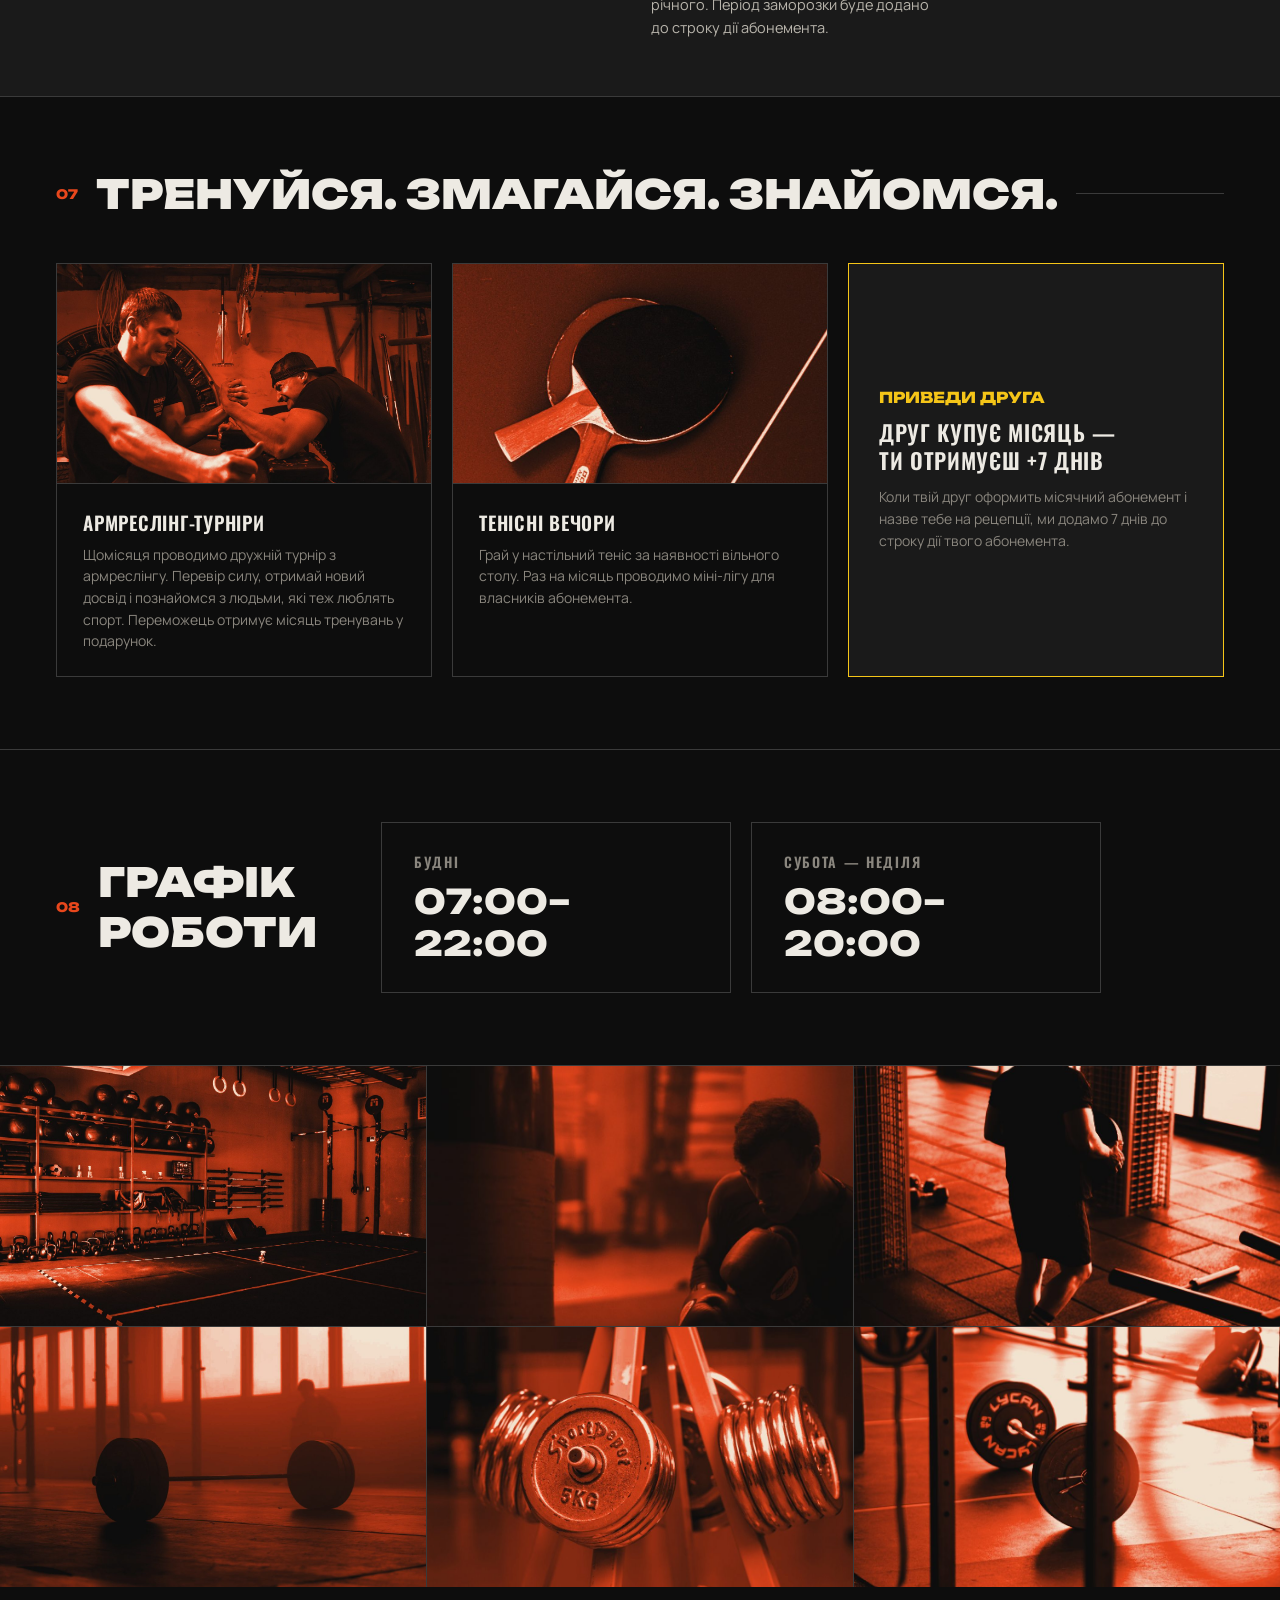
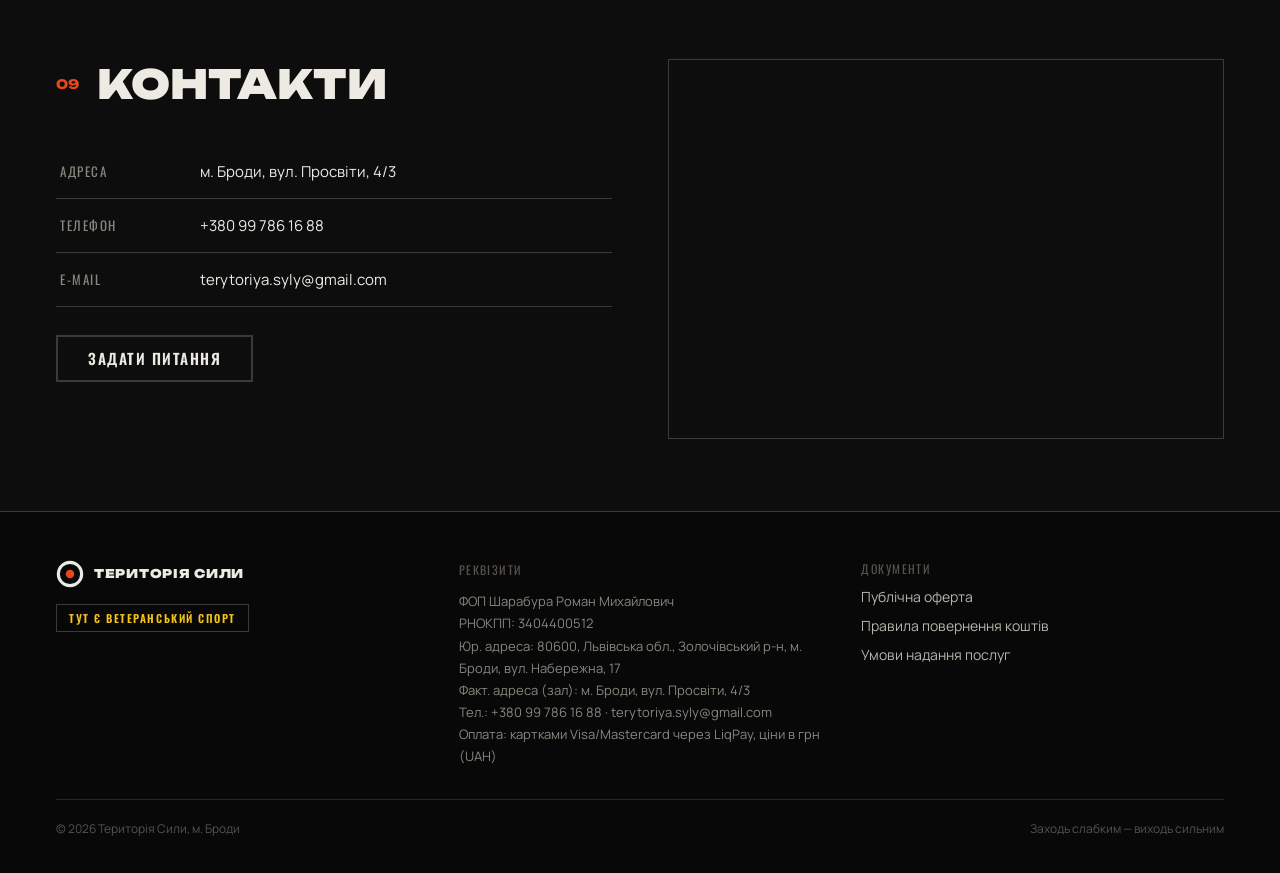
==== commit 9e314d1e: "chore(contacts): update phone and e-mail site-wide Phone -> +380 99 786 16 88 (tel:+380997861688) E-" ====
--- a/index.html
+++ b/index.html
@@ -29,9 +29,9 @@
   </a>
   <nav class="main-nav" id="main-nav" aria-label="Основна навігація">
     <a href="#zal">Зал</a><a href="#abonementy">Абонементи</a><a href="#trenuvannya">Тренування</a><a href="#boks">Бокс</a><a href="#dietolog">Дієтолог</a><a href="#sportpit">Спортпит</a><a href="#grafik">Графік</a><a href="#kontakty">Контакти</a>
-    <a href="tel:+380634444444" class="main-nav__phone">063 444 44 44</a>
+    <a href="tel:+380997861688" class="main-nav__phone">+380 99 786 16 88</a>
   </nav>
-  <a href="tel:+380634444444" class="header-phone">063 444 44 44</a>
+  <a href="tel:+380997861688" class="header-phone">+380 99 786 16 88</a>
   <button type="button" class="header-cta" data-open="buy">Обрати абонемент</button>
   <button type="button" class="burger" id="burger" aria-label="Меню" aria-expanded="false" aria-controls="main-nav">
     <svg width="22" height="22" viewBox="0 0 24 24" fill="none" stroke="currentColor" stroke-width="2" aria-hidden="true"><line x1="3" y1="6" x2="21" y2="6"/><line x1="3" y1="12" x2="21" y2="12"/><line x1="3" y1="18" x2="21" y2="18"/></svg>
@@ -277,8 +277,8 @@
     </div>
     <div class="contact-list">
       <div class="contact-row"><span class="contact-row__k">Адреса</span><span>м. Броди, вул. Просвіти, 4/3</span></div>
-      <div class="contact-row"><span class="contact-row__k">Телефон</span><a href="tel:+380634444444">063 444 44 44</a></div>
-      <div class="contact-row"><span class="contact-row__k">E-mail</span><a href="mailto:syla@gmail.com">syla@gmail.com</a></div>
+      <div class="contact-row"><span class="contact-row__k">Телефон</span><a href="tel:+380997861688">+380 99 786 16 88</a></div>
+      <div class="contact-row"><span class="contact-row__k">E-mail</span><a href="mailto:terytoriya.syly@gmail.com">terytoriya.syly@gmail.com</a></div>
     </div>
     <button type="button" class="btn btn--outline" style="margin-top:28px;padding:14px 30px;font-size:15px" data-open="ask">Задати питання</button>
   </div>
@@ -299,7 +299,7 @@
     </div>
     <div class="footer__req">
       <div class="footer__label">Реквізити</div>
-      ФОП Шарабура Роман Михайлович<br>РНОКПП: 3404400512<br>Юр. адреса: 80600, Львівська обл., Золочівський р-н, м. Броди, вул. Набережна, 17<br>Факт. адреса (зал): м. Броди, вул. Просвіти, 4/3<br>Тел.: 063 444 44 44 · syla@gmail.com<br>Оплата: картками Visa/Mastercard через LiqPay, ціни в грн (UAH)
+      ФОП Шарабура Роман Михайлович<br>РНОКПП: 3404400512<br>Юр. адреса: 80600, Львівська обл., Золочівський р-н, м. Броди, вул. Набережна, 17<br>Факт. адреса (зал): м. Броди, вул. Просвіти, 4/3<br>Тел.: +380 99 786 16 88 · terytoriya.syly@gmail.com<br>Оплата: картками Visa/Mastercard через LiqPay, ціни в грн (UAH)
     </div>
     <div>
       <div class="footer__label">Документи</div>
